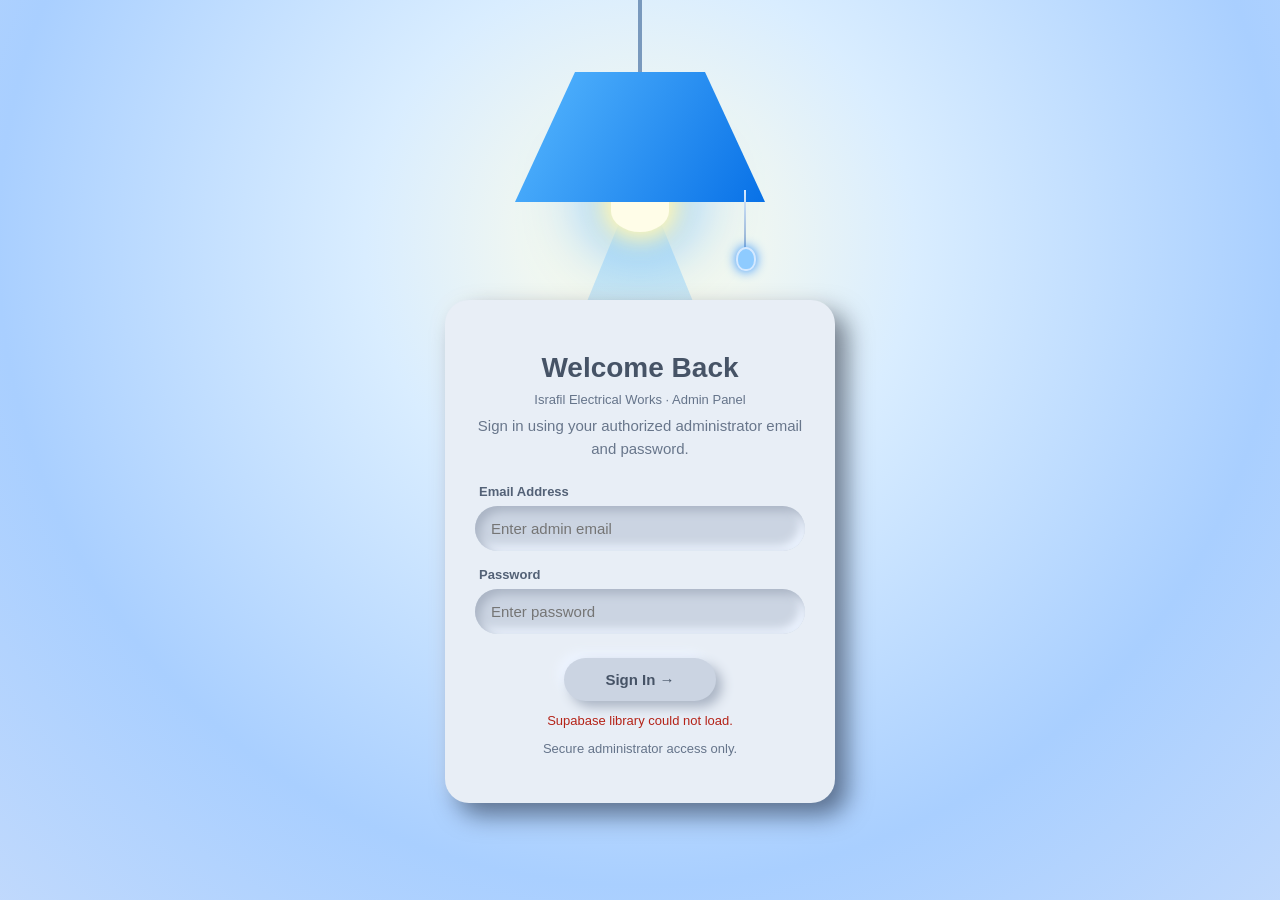
==== admin.html @ 2a596971 "Replace 365-day GA filter with custom date range" ====
<!DOCTYPE html>
<html lang="en">
<head>
<meta charset="UTF-8">
<meta name="viewport" content="width=device-width,initial-scale=1">
<title>Israfil Electrical Works | Admin Panel</title>
<style>
:root{
  --purple:#A05AFF;
  --turquoise:#1BCFB4;
  --sky-blue:#4BCBEB;
  --coral-pink:#FE9496;
  --support-purple:#9E58FF;
  --bg:#F5F0F7;
  --line:#E8E1ED;
  --text:#30243D;
  --white:#FFFFFF;
}
*{box-sizing:border-box}
body{margin:0;font:15px Arial,sans-serif;background:var(--bg);color:var(--text)}
button,input,textarea,select{font:inherit}
button{cursor:pointer;border:0;border-radius:8px;padding:11px 15px;background:var(--purple);color:white}
button:hover{opacity:.9}
input,textarea,select{width:100%;padding:11px;border:1px solid #d9d0e2;border-radius:8px;background:white;color:var(--text)}
label{display:block;margin:14px 0 6px;font-weight:bold;font-size:13px}
.hidden{display:none!important}
.muted{color:#81758C;font-size:13px}
 
/* 3D Neumorphic Login */
.login {
  min-height: 100vh;
  display: grid;
  place-items: center;
  padding: 24px;
  overflow: hidden;
  background: #cbd4e2;
  background-image: radial-gradient(circle at 50% 20%, #e7edf7, #c3cddd 70%);
}

.login-card {
  position: relative;
  width: 100%;
  max-width: 390px;
  padding: 34px 30px;
  border-radius: 24px;
  background: #cbd4e2;
  text-align: center;
  box-shadow: 12px 12px 24px #aab4c4,
              -12px -12px 24px #edf4ff;
  animation: loginAppear .8s ease both;
}

.login-card h1 {
  margin: 18px 0 8px;
  font-size: 28px;
  color: #465366;
}

.login-card .muted {
  color: #65748a;
}

.login-card .notice {
  background: transparent;
  border: 0;
  padding: 8px 0;
  color: #68768b;
  line-height: 1.5;
}

.login-card label {
  text-align: left;
  color: #536176;
  margin: 16px 4px 7px;
}

.login-card input {
  width: 100%;
  border: 0;
  outline: none;
  border-radius: 30px;
  padding: 14px 16px;
  background: #cbd4e2;
  color: #344258;
  box-shadow: inset 5px 5px 10px #aab4c4,
              inset -5px -5px 10px #edf4ff;
}

.login-card input:focus {
  box-shadow: inset 3px 3px 6px #aab4c4,
              inset -3px -3px 6px #edf4ff,
              0 0 0 2px #9bb4d5;
}

.login-card .full {
  width: 46%;
  min-width: 130px;
  margin-top: 24px;
  border-radius: 30px;
  padding: 13px 20px;
  background: #cbd4e2;
  color: #465366;
  font-weight: bold;
  box-shadow: 6px 6px 12px #aab4c4,
              -6px -6px 12px #edf4ff;
}

.login-card .full:active {
  box-shadow: inset 4px 4px 8px #aab4c4,
              inset -4px -4px 8px #edf4ff;
}

.login-card .logo-box {
  margin: 0 auto;
  background: #cbd4e2;
  box-shadow: 6px 6px 12px #aab4c4,
              -6px -6px 12px #edf4ff;
}

@keyframes loginAppear {
  from { opacity: 0; transform: translateY(18px) scale(.97); }
  to { opacity: 1; transform: translateY(0) scale(1); }
}

@media (max-width: 430px) {
  .login { padding: 18px; }
  .login-card { padding: 28px 22px; }
}
  
.error{color:#b42318;margin-top:12px;font-size:13px}
.app{min-height:100vh;display:grid;grid-template-columns:245px minmax(0,1fr)}
.sidebar{background:white;border-right:1px solid var(--line);padding:18px 13px}
.brand{display:flex;align-items:center;gap:11px;padding:8px 7px 22px;font-weight:bold}
.brand img{width:44px;height:44px;object-fit:contain;border-radius:10px;flex:0 0 44px}
.brand-name{line-height:1.4}
.brand-name small{display:block;font-size:11px;color:#887c95;font-weight:normal}
.nav-title{font-size:11px;color:#9b8da8;margin:14px 12px 8px;text-transform:uppercase;letter-spacing:1px}
.nav button{display:flex;align-items:center;gap:12px;width:100%;text-align:left;background:transparent;color:#685a76;margin:5px 0;padding:12px;border-radius:9px}
.nav button.active,.nav button:hover{background:#f0e7ff;color:var(--purple)}
.nav button.active{font-weight:bold}
main{min-width:0}
.topbar{position:relative;z-index:2;background:white;border-bottom:3px solid var(--turquoise);padding:13px 22px;display:flex;align-items:center;justify-content:space-between;gap:12px;min-height:75px;flex-wrap:wrap}
.header-brand{display:flex;align-items:center;gap:12px;min-width:0}
.header-logo{width:43px;height:43px;object-fit:contain;border-radius:9px}
.header-titles{min-width:0;line-height:1.35;overflow-wrap:anywhere}
.header-titles strong{display:block;font-size:15px}
#topTitle{margin-top:4px}
.header-actions{display:flex;align-items:center;gap:10px}
.content{position:relative;z-index:1;padding:22px;max-width:1300px;margin:0 auto;clear:both}
.cards{display:grid;grid-template-columns:repeat(4,minmax(0,1fr));gap:16px;margin:20px 0}
.card{position:relative;overflow:hidden;color:white;border-radius:13px;padding:22px;min-height:145px}
.card:after{content:"";position:absolute;width:130px;height:130px;border-radius:50%;background:#ffffff25;right:-35px;top:-20px}
.card.purple{background:linear-gradient(125deg,#A05AFF,#BD8AFF)}
.card.turquoise{background:linear-gradient(125deg,#1BCFB4,#57DEC9)}
.card.blue{background:linear-gradient(125deg,#4BCBEB,#3A9FE7)}
.card.pink{background:linear-gradient(125deg,#FE9496,#FF7FAD)}
.stat{font-size:30px;font-weight:bold;margin-top:18px}
.panel{background:white;border:1px solid var(--line);border-radius:13px;padding:20px;margin-bottom:17px}
.pagehead{display:flex;justify-content:space-between;align-items:center;gap:12px;margin-bottom:18px}
.pagehead h1{margin:0 0 6px}
.gold{background:var(--turquoise);color:#173D38;font-weight:bold}
.ghost{background:#F0E7FF;color:var(--purple)}
.danger{background:#fee4e2;color:#b42318}
.small{padding:7px 10px;font-size:12px;margin:2px}
.toolbar{display:flex;gap:10px;justify-content:space-between;flex-wrap:wrap;margin-bottom:14px}
.toolbar input{max-width:320px}
.tablewrap{overflow:auto;background:white;border:1px solid var(--line);border-radius:10px}
table{border-collapse:collapse;width:100%;min-width:600px}
th,td{padding:13px;text-align:left;border-bottom:1px solid var(--line);font-size:13px}
th{background:#FAF7FD;color:#695777}
.formgrid{display:grid;grid-template-columns:1fr 1fr;gap:12px}
.formgrid .span{grid-column:1/-1}
.modalbg{position:fixed;inset:0;background:#21162e88;display:grid;place-items:center;padding:15px;z-index:5}
.modal{background:white;border-radius:15px;padding:22px;width:100%;max-width:620px;max-height:90vh;overflow:auto}
.modalactions{display:flex;justify-content:flex-end;gap:8px;margin-top:18px}
.mobile{display:none}
.toast{position:fixed;bottom:20px;right:20px;background:#30243D;color:white;padding:13px 17px;border-radius:9px;max-width:90%;z-index:10;box-shadow:0 5px 20px #0002}
.active-label{color:#079D83;font-weight:bold}
.inactive-label{color:#C0525D;font-weight:bold}
@media(max-width:800px){
 .app{grid-template-columns:1fr}
 .sidebar{display:none;position:fixed;inset:0 auto 0 0;width:260px;z-index:4;box-shadow:5px 0 30px #0002}
 .sidebar.open{display:block}
 .mobile{display:inline-block}
 .content{padding:15px 11px}
 .cards{grid-template-columns:1fr 1fr;gap:10px}
 .card{padding:16px;min-height:125px}
 .stat{font-size:25px}
 .panel{padding:14px}
 .topbar{padding:12px;align-items:center}
 .header-logo{width:36px;height:36px}
 .header-titles strong{font-size:13px}
 .header-actions{gap:5px;flex-shrink:0}
 .formgrid{grid-template-columns:1fr}
 .formgrid .span{grid-column:auto}
}
@media(max-width:430px){
 .cards{grid-template-columns:1fr 1fr}
 .header-titles strong{max-width:155px}
 #userEmail{display:none}
}#websiteTrafficPanel {
  scroll-margin-top: 20px;
}
  

/* Hanging lamp login */
#loginScreen.login {
  display: flex;
  flex-direction: column;
  justify-content: flex-start;
  align-items: center;
  gap: 0;
  padding: 0 18px 40px;
  min-height: 100vh;
  background: radial-gradient(circle at 50% 28%, #193f70, #07172f 85%);
  overflow: hidden;
}

.hanging-lamp {
  position: relative;
  width: min(90vw, 340px);
  height: 285px;
  flex-shrink: 0;
}

.lamp-wire {
  position: absolute;
  top: 0;
  left: 50%;
  width: 4px;
  height: 75px;
  background: #7999bd;
  transform: translateX(-50%);
}

.hanging-lamp .lamp-shade {
  position: absolute;
  top: 72px;
  left: 50%;
  width: 250px;
  height: 130px;
  transform: translateX(-50%);
  clip-path: polygon(24% 0,76% 0,100% 100%,0 100%);
  background: linear-gradient(120deg,#57b8ff,#0871e7);
  filter: drop-shadow(0 0 12px #258cff);
  z-index: 3;
}

.lamp-bulb {
  position: absolute;
  top: 190px;
  left: 50%;
  width: 58px;
  height: 42px;
  transform: translateX(-50%);
  border-radius: 0 0 50% 50%;
  background: #fff;
  box-shadow: 0 0 25px #c1e8ff;
  z-index: 2;
}

.light-beam {
  position: absolute;
  top: 212px;
  left: 50%;
  width: 330px;
  height: 260px;
  transform: translateX(-50%);
  clip-path: polygon(45% 0,55% 0,100% 100%,0 100%);
  background: linear-gradient(to bottom,
    rgba(96,188,255,.4),
    rgba(96,188,255,0));
  pointer-events: none;
  transition: opacity .5s ease;
}


.lamp-cord {
  position: absolute;
  top: 190px;
  left: calc(50% + 104px);
  width: 2px;
  height: 65px;
  background: linear-gradient(#d5e9ff, #8aa8ca);
  z-index: 4;
  pointer-events: none;
}

.lamp-toggle {
  position: absolute;
  top: 247px;
  left: calc(50% + 96px);
  width: 20px;
  height: 24px;
  padding: 0;
  border: 2px solid #d5e9ff;
  border-radius: 50% 50% 45% 45%;
  background: #8ecbff;
  box-shadow: 0 0 12px #268cff;
  z-index: 5;
  cursor: grab;
  touch-action: none;
}

.lamp-toggle:active {
  cursor: grabbing;
}

#loginScreen.lamp-off .lamp-toggle {
  background: #52647a;
  box-shadow: none;
}
  

#loginScreen.lamp-off .lamp-bulb {
  background: #66758a;
  box-shadow: none;
}

#loginScreen.lamp-off .lamp-shade {
  filter: brightness(.5);
}

#loginScreen.lamp-off .light-beam {
  opacity: 0;
}

#loginScreen .login-card {
  z-index: 2;
  margin-top: 15px;
  background: #e8eef6;
  box-shadow: 12px 12px 25px #030c1d80,
             -5px -5px 18px #ffffff30;
  transition: opacity .5s ease, transform .5s ease,
              visibility .5s ease;
}

#loginScreen.lamp-off .login-card {
  opacity: 0;
  visibility: hidden;
  transform: translateY(25px);
  pointer-events: none;
}

@media(max-width:430px) {
  .hanging-lamp {
    height: 265px;
  }
  .hanging-lamp .lamp-shade {
    width: 220px;
    height: 115px;
  }
  
  .lamp-cord {
    left: calc(50% + 92px);
  }

  .lamp-toggle {
    left: calc(50% + 84px);
  }
  
  #loginScreen .login-card {
    margin-top: 5px;
  }
}

@media(prefers-reduced-motion:reduce) {
  #loginScreen .login-card,
  .light-beam,
  .lamp-toggle::after {
    transition: none;
  }
}
  

/* ===== LAMP SPLASH + ADMIN BACKGROUND + 3D FLIP ===== */

#loginScreen.login {
  position: relative;
  isolation: isolate;
  background: radial-gradient(
    circle at 50% 25%,
    #193f70 0%,
    #07172f 85%
  );
  transition: background 1s ease;
}

/* Light splash layer */
#loginScreen::before {
  content: "";
  position: absolute;
  inset: 0;
  z-index: -1;
  pointer-events: none;
  opacity: 0;
  background: radial-gradient(
    circle at 50% 27%,
    #fffde8 0%,
    #d9edff 12%,
    #a9cfff 28%,
    #f5f0f7 68%
  );
  transform: scale(.12);
  transform-origin: 50% 27%;
  transition:
    transform 1s cubic-bezier(.2,.8,.2,1),
    opacity .7s ease;
}

#loginScreen:not(.lamp-off)::before {
  opacity: 1;
  transform: scale(2.5);
}

/* ON: match the Admin Panel background */
#loginScreen:not(.lamp-off) {
  background: #F5F0F7;
}

/* Light spreads down from the bulb */
#loginScreen .light-beam {
  opacity: 0;
  transform: translateX(-50%) scaleY(.15);
  transform-origin: top center;
  transition:
    opacity .7s ease,
    transform 1s ease;
}

#loginScreen:not(.lamp-off) .light-beam {
  opacity: 1;
  transform: translateX(-50%) scaleY(1.4);
}

/* Login card: 3D flip */
#loginScreen .login-card {
  transform-origin: top center;
  transform: perspective(1000px) rotateX(-80deg) translateY(35px);
  opacity: 0;
  visibility: hidden;
  pointer-events: none;
  transition:
    transform .8s cubic-bezier(.2,.75,.25,1),
    opacity .45s ease,
    visibility 0s linear .8s;
}

#loginScreen:not(.lamp-off) .login-card {
  transform: perspective(1000px) rotateX(0deg) translateY(0);
  opacity: 1;
  visibility: visible;
  pointer-events: auto;
  transition:
    transform .8s cubic-bezier(.2,.75,.25,1),
    opacity .45s ease,
    visibility 0s;
}

/* OFF: hide form with the reverse flip */
#loginScreen.lamp-off .login-card {
  transform: perspective(1000px) rotateX(-80deg) translateY(35px);
  opacity: 0;
  visibility: hidden;
  pointer-events: none;
}

/* Bulb glow */
#loginScreen:not(.lamp-off) .lamp-bulb {
  background: #fffde8;
  box-shadow:
    0 0 22px 10px #fff7b8,
    0 0 65px 28px #8fcaff;
}

/* Smooth shade brightness */
#loginScreen:not(.lamp-off) .lamp-shade {
  filter: drop-shadow(0 0 22px #80caff);
}

@media (prefers-reduced-motion: reduce) {
  #loginScreen,
  #loginScreen::before,
  #loginScreen .login-card,
  #loginScreen .light-beam {
    transition: none !important;
  }
  }
  
</style>
</head>
<body> 
<section id="loginScreen" class="login">
<div class="hanging-lamp">
  <div class="lamp-wire"></div>
  <div class="lamp-shade"></div>
  <div class="lamp-bulb"></div>
  <div class="light-beam"></div>
  <div class="lamp-cord" id="lampCord"></div>
<button type="button"
  class="lamp-toggle"
  id="lampToggle"
  aria-label="Pull the cord to toggle lamp"
  title="Pull the cord to switch the light"
  aria-pressed="true"></button>
</div>
  
  <div class="login-card">
  <div class="logo-box">
   
  </div>
  <h1>Welcome Back</h1>
  <div class="muted">Israfil Electrical Works · Admin Panel</div>
  <div class="notice">Sign in using your authorized administrator email and password.</div>
  <form id="loginForm">
   <label for="email">Email Address</label>
   <input id="email" type="email" required autocomplete="username"
          placeholder="Enter admin email">
   <label for="password">Password</label>
   <input id="password" type="password" required autocomplete="current-password"
          placeholder="Enter password">
   <button class="full" id="adminSignInButton" type="submit">Sign In →</button>
  </form>
  <div id="loginError" class="error"></div>
  <p class="muted">Secure administrator access only.</p>
 </div>
</section>

<section id="appScreen" class="app hidden">
 <aside id="sidebar" class="sidebar">
  <div class="brand">
   <img src="https://raw.githubusercontent.com/israfilelectricalworks-gif/israfil-electrical-works/main/asset/logo.webp" alt="Israfil Electrical Works" class="sidebar-logo">
   <div class="brand-name">Israfil Electrical Works
    <small>Admin Workspace</small>
   </div>
  </div>
  <div class="nav-title">Main Menu</div>
  <nav class="nav">
   <button class="active" data-page="overview">▦ Dashboard</button>
   <button data-page="products">▣ Products</button>
   <button data-page="services">⚡ Services</button>
   <button data-page="locations">⌖ Service Locations</button>
   <button data-page="gmb">📊 GMB Management</button>
   <button data-page="content">▤ Site Content</button>
   <button data-page="enquiries">📩 Enquiries</button>
   <button data-page="telegram">💬 Telegram Messages</button>
   <button data-page="settings">⚙ Settings</button>
  </nav>
  <div class="notice">Manage your website content from one place.</div>
 </aside>

 <main>
  <header class="topbar">
   <div class="header-brand">
    <button id="menuBtn" class="ghost mobile" type="button">☰</button>
    <img src="https://raw.githubusercontent.com/israfilelectricalworks-gif/israfil-electrical-works/main/asset/logo.webp" alt="Israfil Electrical Works Logo"
         class="header-logo">
    <div class="header-titles">
     <strong>Israfil Electrical Works</strong>
     <div id="topTitle" class="muted">Dashboard</div>
    </div>
   </div>
   <div class="header-actions">
    <span id="userEmail" class="muted"></span>
    <button id="logoutBtn" class="ghost small" type="button">Sign Out</button>
   </div>
  </header>
  <div id="content" class="content"></div>
 </main>
</section>

<div id="modalRoot"></div>
<div id="toast" class="toast hidden"></div>
<script src="https://cdn.jsdelivr.net/npm/@supabase/supabase-js@2"></script>
<script src="https://cdn.jsdelivr.net/npm/chart.js"></script>
  <script>
/* ========== SUPABASE CONFIGURATION ========== */
const SUPABASE_URL = 'https://xkgkegsjutozmyxdarns.supabase.co';
const SUPABASE_PUBLISHABLE_KEY = 'sb_publishable_LlhBoPAZcnDX0rxvg7pJGQ_XIbvz5by';
const ADMIN_EMAIL = 'israfilelectricalworks@gmail.com';

/* ========== APPLICATION ========== */
const $ = s => document.querySelector(s);
let db = null;
let currentUser = null;
let currentPage = 'overview';
let toastTimer = null;

function escapeHTML(value) {
 return String(value ?? '').replace(/[&<>"']/g, c => ({
  '&':'&amp;','<':'&lt;','>':'&gt;','"':'&quot;',"'":'&#39;'
 })[c]);
}

function notify(message,error=false) {
 const t=$('#toast');
 t.textContent=message;
 t.style.background=error?'#B42318':'#30243D';
 t.classList.remove('hidden');
 clearTimeout(toastTimer);
 toastTimer=setTimeout(()=>t.classList.add('hidden'),3500);
}

function initClient() {
 if(!window.supabase) throw new Error('Supabase library could not load.');
 if(!SUPABASE_PUBLISHABLE_KEY ||
    SUPABASE_PUBLISHABLE_KEY.includes('PASTE_')) {
  throw new Error('Please add your Supabase publishable key in the code.');
 }
 if(!db) {
  db=window.supabase.createClient(SUPABASE_URL,SUPABASE_PUBLISHABLE_KEY,{
   auth:{persistSession:true,autoRefreshToken:true,detectSessionInUrl:true}
  });
 }
}

function showLogin(message='') {
 $('#loginScreen').classList.remove('hidden');
 $('#appScreen').classList.add('hidden');
 $('#loginError').textContent=message;
}

function showApp() {
 $('#loginScreen').classList.add('hidden');
 $('#appScreen').classList.remove('hidden');
 $('#userEmail').textContent=currentUser?.email||'';
}

async function verifyAdmin(user) {
 if(!user) return false;
 const {data,error}=await db.auth.getUser();
 if(error||!data.user) return false;
 return data.user.email?.toLowerCase()===ADMIN_EMAIL.toLowerCase()
     && data.user.app_metadata?.role==='admin';
}

async function login(event) {
 event.preventDefault();
 const errorBox=$('#loginError');
 const submitButton=$('#adminSignInButton');
 errorBox.textContent='';
 submitButton.disabled=true;
 submitButton.textContent='Verifying...';

 try {
  initClient();
  const response=await fetch(`${SUPABASE_URL}/functions/v1/admin-login`,{
   method:'POST',
   headers:{
    'Content-Type':'application/json',
    'apikey':SUPABASE_PUBLISHABLE_KEY
   },
   body:JSON.stringify({
    email:$('#email').value.trim(),
    password:$('#password').value
   })
  });
  const result=await response.json();

  if(!response.ok) {
   if(response.status===429) {
    throw new Error('5 galat attempts ho chuke hain. Admin login 1 ghante ke liye lock hai.');
   }
   throw new Error(result.error||'Email ya password galat hai.');
  }

  const {data,error}=await db.auth.setSession({
   access_token:result.access_token,
   refresh_token:result.refresh_token
  });
  if(error) throw error;

  if(!await verifyAdmin(data.user)) {
   await db.auth.signOut();
   throw new Error('Admin role not detected. Check your Supabase App Metadata.');
  }

  currentUser=data.user;
  $('#password').value='';
  showApp();
  await renderPage('overview');
 } catch(e) {
  errorBox.textContent=e.message||'Login failed.';
 } finally {
  submitButton.disabled=false;
  submitButton.textContent='Sign In →';
 }
}

async function boot() {
 try {
  initClient();
  const {data,error}=await db.auth.getSession();
  if(error) throw error;
  if(data.session && await verifyAdmin(data.session.user)) {
   currentUser=data.session.user;
   showApp();
   // OAuth callback returns to admin.html?google_oauth=...; open the Google page
   // instead of always resetting the admin panel to the overview dashboard.
   const googleOAuthResult = new URLSearchParams(window.location.search).get('google_oauth');
   await renderPage(googleOAuthResult ? 'gmb' : 'overview');
  } else {
   showLogin();
  }
 } catch(e) {
  showLogin(e.message);
 }
}

const adminLoginForm = document.getElementById('loginForm');
const adminSignInButton = document.getElementById('adminSignInButton');
adminLoginForm.addEventListener('submit', event => login(event));


/* Accessible lamp control: pull or tap the handle to toggle either way */
const lampToggle = document.getElementById('lampToggle');
const lampCord = document.getElementById('lampCord');
const loginScreen = document.getElementById('loginScreen');
let cordStartY = 0;
let cordPull = 0;
let cordDragging = false;
let cordDidPull = false;
let suppressNextLampClick = false;
function renderLampCord() {
  lampToggle.style.transform = 'translateY(' + cordPull + 'px)';
  lampCord.style.height = (65 + cordPull) + 'px';
}
function toggleLampLight() {
  const isOff = loginScreen.classList.toggle('lamp-off');
  lampToggle.setAttribute('aria-pressed', String(!isOff));
}
lampToggle.addEventListener('pointerdown', event => {
  cordDragging = true; cordDidPull = false; cordStartY = event.clientY;
  try { lampToggle.setPointerCapture(event.pointerId); } catch (_) {}
});
lampToggle.addEventListener('pointermove', event => {
  if (!cordDragging) return;
  cordPull = Math.max(0, Math.min(70, event.clientY - cordStartY));
  if (cordPull >= 16) cordDidPull = true;
  renderLampCord();
});
function finishLampPull() {
  if (!cordDragging) return;
  const pulled = cordDidPull;
  cordDragging = false; cordPull = 0; renderLampCord();
  if (pulled) { toggleLampLight(); suppressNextLampClick = true; }
}
lampToggle.addEventListener('pointerup', finishLampPull);
lampToggle.addEventListener('pointercancel', () => {
  cordDragging = false; cordPull = 0; renderLampCord();
});
lampToggle.addEventListener('click', event => {
  if (suppressNextLampClick) { suppressNextLampClick = false; event.preventDefault(); return; }
  toggleLampLight();
});
$('#logoutBtn').addEventListener('click',async()=>{
 if(db) await db.auth.signOut();
 currentUser=null;
 showLogin();
});

$('#menuBtn').addEventListener('click',()=>{
 $('#sidebar').classList.toggle('open');
});

document.querySelectorAll('[data-page]').forEach(button=>{
 button.addEventListener('click',()=>{
  renderPage(button.dataset.page);
  $('#sidebar').classList.remove('open');
 });
});

/* ========== DATABASE TABLES ========== */
const configs={
  products:{
  title:'Products',table:'products',
  fields:[
   ['title','Product Name','text',true],
   ['image_url','Product Image URL','url',false],
   ['description','Product Description','textarea',false],
   ['is_active','Active','checkbox',false]
  ],
  columns:['title','is_active']
 },
   services:{
   title:'Services',table:'services',
   fields:[
    ['title','Service Name','text',true],
    ['description','Description','textarea',false],
    ['is_active','Active','checkbox',false]
   ],
   columns:['title','is_active']
  },
 locations:{
  title:'Service Locations',table:'service_locations',
  fields:[
   ['name','Location Name','text',true],
   ['state','State','text',true],
   ['district','District','text',true],
   ['sort_order','Sort Order','number',false],
   ['is_active','Active','checkbox',false]
  ],
  columns:['name','state','district','is_active','sort_order']
 }
};

async function renderPage(page, selectedTelegramChat = null) {
 currentPage=page;
 const titles={
  overview:'Dashboard',
  products:'Products',
  services:'Services',
  locations:'Service Locations',
  gmb:'GMB Management',
  content:'Site Content',
  enquiries:'Enquiries',
  telegram:'Telegram Messages',
  settings:'Settings'
};
 $('#topTitle').textContent=titles[page]||page;
 document.querySelectorAll('[data-page]').forEach(b=>{
  b.classList.toggle('active',b.dataset.page===page);
 });
 const host=$('#content');
 host.innerHTML='<div class="panel">Loading data…</div>';
 try {
  if(page==='overview') await overview(host);
  else if(configs[page]) await listing(host,page);
  else if(page==='enquiries') await enquiriesPage(host);
  else if(page==='telegram') await telegramMessagesPage(host, selectedTelegramChat);
  else if(page==='gmb') await gmbPage(host);
  else if(page==='content') await contentPage(host);
  else if(page==='settings') await settingsPage(host);
 } catch(e) {
  host.innerHTML=`<div class="panel"><h3>Unable to load data</h3>
   <p class="error">${escapeHTML(e.message)}</p>
   <button onclick="renderPage(currentPage)">Try Again</button></div>`;
 }
}

/* ========== DASHBOARD ========== */
async function count(table) {
 const {count,error}=await db.from(table).select('*',{count:'exact',head:true});
 if(error) throw error;
 return count||0;
}


async function overview(host) {
  const [services, locations, enquiryCount, enquiryResult] =
    await Promise.all([
      count('services'),
      count('service_locations'),
      count('enquiries'),
      db.from('enquiries')
        .select('customer_name,mobile_number,project_location,state,district,required_service,status,created_at')
        .order('created_at', { ascending: false })
        .limit(10)
    ]);

  if (enquiryResult.error) throw enquiryResult.error;

  // Count only inbound Telegram messages; outbound admin replies are excluded.
  const telegramRows = [];
  let telegramLoadError = null;
  for (let offset = 0; offset < 100000; offset += 1000) {
    const { data, error } = await db.from('telegram_messages')
      .select('chat_id,telegram_user_id,customer_name,username,created_at,status')
      .eq('direction','inbound')
      .order('created_at',{ascending:false})
      .range(offset,offset+999);
    if (error) { telegramLoadError = error; break; }
    telegramRows.push(...(data || []));
    if (!data || data.length < 1000) break;
  }
  const telegramCustomers = new Set(telegramRows.map(m => m.chat_id).filter(Boolean)).size;
  const telegramUnread = telegramRows.filter(m => m.status === 'unread').length;

  const latestEnquiries = enquiryResult.data || [];
const { data: allEnquiries, error: reportError } = await db
  .from('enquiries')
  .select('status, created_at');

if (reportError) throw reportError;

const reportRows = allEnquiries || [];

function reportDateKey(date) {
  return [
    date.getFullYear(),
    String(date.getMonth() + 1).padStart(2, '0'),
    String(date.getDate()).padStart(2, '0')
  ].join('-');
}

function getReportRange() {
  const period = document.getElementById('reportPeriod').value;
  const today = new Date();
  today.setHours(0, 0, 0, 0);

  let from = new Date(today);
  let toExclusive = new Date(today);
  toExclusive.setDate(toExclusive.getDate() + 1);

  if (period === 'custom') {
    const fromValue = document.getElementById('reportFrom').value;
    const toValue = document.getElementById('reportTo').value;

    if (!fromValue || !toValue) {
      alert('From Date aur To Date select karein.');
      return null;
    }

    from = new Date(fromValue + 'T00:00:00');
    toExclusive = new Date(toValue + 'T00:00:00');
    toExclusive.setDate(toExclusive.getDate() + 1);

    if (from >= toExclusive) {
      alert('Valid date range select karein.');
      return null;
    }
  } else {
    from.setDate(from.getDate() - Number(period) + 1);
  }

  return { from, toExclusive };
}

function filterReportRows() {
  const range = getReportRange();
  if (!range) return null;

  const filteredRows = reportRows.filter(row => {
    if (!row.created_at) return false;
    const date = new Date(row.created_at);
    return date >= range.from && date < range.toExclusive;
  });

  const dailyCounts = {};
  const cursor = new Date(range.from);

  while (cursor < range.toExclusive) {
    dailyCounts[reportDateKey(cursor)] = 0;
    cursor.setDate(cursor.getDate() + 1);
  }

  const statusCounts = {
    New: 0,
    Contacted: 0,
    'In Progress': 0,
    Completed: 0,
    Rejected: 0
  };

  filteredRows.forEach(row => {
    const key = reportDateKey(new Date(row.created_at));
    if (key in dailyCounts) dailyCounts[key]++;

    const status = row.status || 'New';
    if (Object.prototype.hasOwnProperty.call(statusCounts, status)) {
      statusCounts[status]++;
    }
  });

  return { dailyCounts, statusCounts, filteredRows, range };
}
  
  host.innerHTML = `
    <div class="pagehead">
      <div>
        <h1>Dashboard Overview</h1>
        <div class="muted">Welcome to your business management dashboard.</div>
      </div>
    </div>

    <div class="cards">
      <div class="card purple" onclick="renderPage('telegram')" style="cursor:pointer">
        <div>💬 Telegram Customers</div>
        <div class="stat">${telegramLoadError ? '—' : telegramCustomers}</div>
        <div>${telegramLoadError ? 'Telegram data unavailable' : `${telegramUnread} unread messages · Open Inbox →`}</div>
      </div>
      <div class="card turquoise"
     onclick="document.getElementById('websiteTrafficPanel').scrollIntoView({behavior:'smooth',block:'start'})"
     style="cursor:pointer">
  <div>Lifetime Website Visits</div>
  <div class="stat" id="websiteVisitCount">—</div>
  <div>All-time sessions · View traffic ↓</div>
</div>
      <div class="card blue" onclick="renderPage('gmb')" style="cursor:pointer">
  <div>How people discovered you</div>
  <div class="stat" id="gmbProfileViews">—</div>
  <div style="font-size:15px;margin-top:12px">
    People viewed your GMB
  </div>
</div>
      <div class="card pink" onclick="renderPage('enquiries')" style="cursor:pointer">
        <div>Total Enquiries</div>
        <div class="stat">${enquiryCount}</div>
        <div>View all enquiries →</div>
      </div>
    </div>
    <div class="panel" id="dashboardGoogleAnalytics">
      <div class="pagehead"><div><h2 style="margin:0 0 6px">Google Analytics Overview</h2><p class="muted" id="dashboardGaStatus">Loading saved GA4 property...</p></div><button class="ghost small" type="button" onclick="renderPage('gmb')">Open Analytics</button></div>
      <label for="dashboardGaPeriod">Analytics date range</label>
      <select id="dashboardGaPeriod" style="max-width:260px">
        <option value="today">Today</option><option value="yesterday">Yesterday</option><option value="7" selected>Last 7 Days</option><option value="30">Last 30 Days</option><option value="90">Last 90 Days</option><option value="custom">Custom Date Range</option>
      </select>
      <div id="dashboardGaCustomDates" style="display:none;gap:8px;flex-wrap:wrap;margin-top:10px">
        <div style="flex:1;min-width:130px"><label for="dashboardGaStart">From</label><input id="dashboardGaStart" type="date"></div>
        <div style="flex:1;min-width:130px"><label for="dashboardGaEnd">To</label><input id="dashboardGaEnd" type="date"></div>
        <button id="dashboardGaApply" class="gold" type="button" style="align-self:end">Apply Dates</button>
      </div>
      <div id="dashboardGaMetrics" class="cards" style="grid-template-columns:repeat(auto-fit,minmax(150px,1fr));margin:12px 0">
        <div class="panel muted">Loading Analytics metrics...</div>
      </div>
      <div style="position:relative;height:280px"><canvas id="dashboardGaChart"></canvas></div>
    </div>
    <div class="panel">
  <h2>GMB Performance</h2>

  <div class="toolbar">
    <select id="gmbMetricFilter">
      <option value="overview">Overview</option>
      <option value="calls">Calls</option>
      <option value="chat_clicks">Chat clicks</option>
      <option value="bookings">Bookings</option>
      <option value="directions">Directions</option>
      <option value="website_clicks">Website clicks</option>
    </select>
  </div>

  <p id="gmbReportStatus" class="muted">
    Google Business Profile authorization pending.
  </p>

  <div style="position:relative;height:280px">
    <canvas id="gmbPerformanceChart"></canvas>
  </div>
</div>
<div class="panel" id="telegramAnalyticsPanel">
  <div class="pagehead">
    <div>
      <h2 style="margin:0 0 6px">Telegram Customer Messages</h2>
      <p class="muted" id="telegramGraphSummary">Incoming customer questions only</p>
    </div>
    <select id="telegramGraphPeriod" aria-label="Telegram graph period">
      <option value="7">Last 7 Days</option>
      <option value="30">Last 30 Days</option>
    </select>
  </div>
  <div style="position:relative;height:270px"><canvas id="telegramMessagesChart"></canvas></div>
</div>
<div class="panel" id="telegramCustomerPanel">
  <div class="pagehead">
    <div><h2 style="margin:0 0 6px">Telegram Customers</h2><p class="muted" id="telegramCustomerCount">Customer accounts</p></div>
    <button class="ghost" id="telegramSeeAll" type="button" style="display:none">See All</button>
  </div>
  <div id="telegramCustomerList" style="display:grid;grid-template-columns:repeat(auto-fit,minmax(220px,1fr));gap:10px"></div>
</div>
<div class="panel">
  <h2>Enquiry Report</h2>

  <div class="toolbar" style="flex-wrap:wrap;gap:10px">
    <select id="reportPeriod">
      <option value="1">1 Day</option>
      <option value="7" selected>7 Days</option>
      <option value="30">1 Month</option>
      <option value="custom">Custom Date</option>
    </select>

    <input type="date" id="reportFrom" style="display:none">
    <input type="date" id="reportTo" style="display:none">

    <button class="gold" id="applyReportFilter" style="display:none">
      Apply Filter
    </button>
  </div>

  <p id="reportDateLabel" class="muted">Last 7 Days</p>

  <div style="display:grid;grid-template-columns:repeat(auto-fit,minmax(min(100%,280px),1fr));gap:16px">
    <div style="min-width:0">
      <h3>Daily Enquiries</h3>
      <div style="position:relative;height:260px">
        <canvas id="enquiryTrendChart"></canvas>
      </div>
    </div>

    <div style="min-width:0">
      <h3>Enquiry Status</h3>
      <div style="position:relative;height:260px">
        <canvas id="enquiryStatusChart"></canvas>
      </div>
    </div>
  </div>
</div>
    <div class="panel">
      <div class="pagehead">
        <div>
          <h2 style="margin:0 0 6px">Latest Enquiries</h2>
          <div class="muted">
            Showing ${latestEnquiries.length} of ${enquiryCount} total enquiries
          </div>
        </div>
        ${enquiryCount > 10
          ? `<button class="gold" onclick="renderPage('enquiries')">See All Enquiries →</button>`
          : ''}
      </div>

      ${latestEnquiries.length ? `
        <div class="tablewrap">
          <table>
            <thead>
              <tr>
                <th>Customer</th>
                <th>Mobile</th>
                <th>Service</th>
                <th>Location</th>
                <th>Status</th>
                <th>Date</th>
              </tr>
            </thead>
            <tbody>
              ${latestEnquiries.map(r => `
                <tr>
                  <td>${escapeHTML(r.customer_name)}</td>
                  <td>${escapeHTML(r.mobile_number)}</td>
                  <td>${escapeHTML(r.required_service)}</td>
                  <td>${escapeHTML([
                    r.project_location, r.district, r.state
                  ].filter(Boolean).join(', '))}</td>
                  <td>${escapeHTML(r.status || 'New')}</td>
                  <td>${escapeHTML(r.created_at
                    ? new Date(r.created_at).toLocaleDateString('en-IN')
                    : '')}</td>
                </tr>
              `).join('')}
            </tbody>
          </table>
        </div>
      ` : '<p class="muted">Abhi koi enquiry nahi aayi hai.</p>'}

      ${enquiryCount > 10
        ? `<button class="gold" style="margin-top:14px" onclick="renderPage('enquiries')">See All Enquiries →</button>`
        : ''}
    </div>

   <div class="panel" id="websiteTrafficPanel">
  <h2>Website Traffic</h2>
  <p class="muted">
    Website visits aur traffic sources
  </p>

  <div class="toolbar" style="flex-wrap:wrap;gap:10px">
    <select id="websiteTrafficPeriod">
      <option value="today">Today</option>
      <option value="yesterday">Yesterday</option>
      <option value="7" selected>Last 7 Days</option>
      <option value="30">Last 30 Days</option>
      <option value="custom">Custom Date Range</option>
    </select>

    <select id="websiteTrafficMetric">
      <option value="overview">Overview</option>
      <option value="google">Google Search</option>
      <option value="direct">Direct Traffic</option>
      <option value="referral">Referral / Other Links</option>
      <option value="unique">Unique Visitors</option>
    </select>
  </div>

  <p id="websiteTrafficStatus" class="muted">
    Real traffic data connect hone ka intezar hai.
  </p>

  <div style="position:relative;height:280px">
    <canvas id="websiteTrafficChart"></canvas>
  </div>
</div> 
  `;
if (typeof Chart === 'undefined') {
  throw new Error('Chart.js load nahi hua. Internet connection check karein.');
}

const telegramMessagesChart = new Chart(document.getElementById('telegramMessagesChart'), {
  type:'line',
  data:{labels:[],datasets:[{
    label:'Customer messages',data:[],borderColor:'#8B5CF6',
    backgroundColor:'rgba(139,92,246,0.12)',fill:true,tension:0.3
  }]},
  options:{responsive:true,maintainAspectRatio:false,scales:{y:{beginAtZero:true,ticks:{precision:0}}}}
});
function updateTelegramGraph(){
  const days = Number(document.getElementById('telegramGraphPeriod').value);
  const dates = [];
  const counts = [];
  const now = new Date();
  const localDay = d => [d.getFullYear(),String(d.getMonth()+1).padStart(2,'0'),String(d.getDate()).padStart(2,'0')].join('-');
  const byDate = {};
  for(let i=days-1;i>=0;i--){
    const d=new Date(now.getFullYear(),now.getMonth(),now.getDate()-i);
    const key=localDay(d);dates.push(key);byDate[key]=0;
  }
  for(const msg of telegramRows){
    const key=localDay(new Date(msg.created_at));
    if(Object.prototype.hasOwnProperty.call(byDate,key))byDate[key]++;
  }
  for(const day of dates)counts.push(byDate[day]);
  telegramMessagesChart.data.labels=dates;
  telegramMessagesChart.data.datasets[0].data=counts;
  telegramMessagesChart.update();
  document.getElementById('telegramGraphSummary').textContent=telegramLoadError
    ? 'Telegram data load failed: '+telegramLoadError.message
    : counts.reduce((a,b)=>a+b,0)+' incoming messages in last '+days+' days · '+telegramCustomers+' total customers';
}
document.getElementById('telegramGraphPeriod').addEventListener('change',updateTelegramGraph);
updateTelegramGraph();

// Build a latest-message-first customer directory, one row per Telegram chat.
const customerMap = new Map();
for (const msg of telegramRows) {
  if (!msg.chat_id) continue;
  const prior = customerMap.get(msg.chat_id);
  if (!prior || new Date(msg.created_at) > new Date(prior.created_at)) customerMap.set(msg.chat_id,msg);
}
const telegramCustomerList = [...customerMap.values()].sort((a,b)=>new Date(b.created_at)-new Date(a.created_at));
let showAllTelegramCustomers = false;
const customerListEl = document.getElementById('telegramCustomerList');
const seeAllTelegramButton = document.getElementById('telegramSeeAll');
function drawTelegramCustomers(){
  const visible = showAllTelegramCustomers ? telegramCustomerList : telegramCustomerList.slice(0,10);
  document.getElementById('telegramCustomerCount').textContent =
    telegramCustomerList.length+' unique Telegram customers · showing '+visible.length;
  seeAllTelegramButton.style.display = telegramCustomerList.length>10 ? '' : 'none';
  seeAllTelegramButton.textContent = showAllTelegramCustomers ? 'Show Less' : 'See All ('+telegramCustomerList.length+')';
  customerListEl.innerHTML = visible.length ? visible.map(customer=>{
    const id=customer.chat_id;
    const displayName=customer.customer_name||customer.username||'Telegram Customer';
    const telegramId=customer.telegram_user_id||id;
    return '<button type="button" class="ghost telegram-customer-link" data-telegram-chat="'+escapeHTML(id)+'" style="text-align:left;padding:12px;white-space:normal"><b>'+escapeHTML(displayName)+'</b><div class="muted">Telegram ID: '+escapeHTML(telegramId)+'</div><small class="muted">Chat ID: '+escapeHTML(id)+'</small></button>';
  }).join('') : '<p class="muted">No Telegram customers yet.</p>';
  customerListEl.querySelectorAll('[data-telegram-chat]').forEach(button=>{
    button.addEventListener('click',()=>renderPage('telegram',button.dataset.telegramChat));
  });
}
seeAllTelegramButton.addEventListener('click',()=>{showAllTelegramCustomers=!showAllTelegramCustomers;drawTelegramCustomers();});
drawTelegramCustomers();

const trendChart = new Chart(
  document.getElementById('enquiryTrendChart'),
  {
    type: 'line',
    data: {
      labels: [],
      datasets: [{
        label: 'Enquiries',
        data: [],
        borderColor: '#A05AFF',
        backgroundColor: 'rgba(160,90,255,0.15)',
        fill: true,
        tension: 0.3
      }]
    },
    options: {
      responsive: true,
      maintainAspectRatio: false,
      scales: {
        y: {
          beginAtZero: true,
          ticks: { precision: 0 }
        }
      }
    }
  }
);

const statusChart = new Chart(
  document.getElementById('enquiryStatusChart'),
  {
    type: 'doughnut',
    data: {
      labels: ['New', 'Contacted', 'In Progress', 'Completed', 'Rejected'],
      datasets: [{
        data: [0, 0, 0, 0, 0],
        backgroundColor: [
          '#A05AFF', '#4BCBEB', '#1BCFB4',
          '#65B96E', '#FE9496'
        ]
      }]
    },
    options: {
      responsive: true,
      maintainAspectRatio: false
    }
  }
);

function updateReport() {
  const result = filterReportRows();
  if (!result) return;

  const { dailyCounts, statusCounts, filteredRows, range } = result;

  trendChart.data.labels = Object.keys(dailyCounts);
  trendChart.data.datasets[0].data = Object.values(dailyCounts);
  trendChart.update();

  statusChart.data.datasets[0].data = Object.values(statusCounts);
  statusChart.update();

  const lastDay = new Date(range.toExclusive);
  lastDay.setDate(lastDay.getDate() - 1);

  document.getElementById('reportDateLabel').textContent =
    `${range.from.toLocaleDateString('en-IN')} – ${lastDay.toLocaleDateString('en-IN')} | ${filteredRows.length} enquiries`;
}

const periodSelect = document.getElementById('reportPeriod');
const fromInput = document.getElementById('reportFrom');
const toInput = document.getElementById('reportTo');
const applyButton = document.getElementById('applyReportFilter');

periodSelect.addEventListener('change', () => {
  const custom = periodSelect.value === 'custom';

  fromInput.style.display = custom ? '' : 'none';
  toInput.style.display = custom ? '' : 'none';
  applyButton.style.display = custom ? '' : 'none';

  if (!custom) updateReport();
});

applyButton.addEventListener('click', updateReport);
updateReport();
 try {
  const savedGa = await readSiteContent('google_analytics_report', null);
  const savedSettings = await readSiteContent('google_analytics_settings', {});
  const metricBox=document.getElementById('dashboardGaMetrics');
  const statusBox=document.getElementById('dashboardGaStatus');
  const visitCount=document.getElementById('websiteVisitCount');
  const periodSelect=document.getElementById('dashboardGaPeriod');
  const gaChart=new Chart(document.getElementById('dashboardGaChart'),{
    type:'line',data:{labels:[],datasets:[{label:'Sessions',data:[],borderColor:'#1BCFB4',backgroundColor:'rgba(27,207,180,.14)',fill:true,tension:.3}]},
    options:{responsive:true,maintainAspectRatio:false,scales:{y:{beginAtZero:true,ticks:{precision:0}}}}
  });
  async function dashboardGoogleCall(action,extra={}){
    const {data:sessionData,error:sessionError}=await db.auth.getSession();
    if(sessionError)throw sessionError;
    const token=sessionData.session?.access_token;
    if(!token)throw new Error('Admin session expired. Please sign in again.');
    const response=await fetch(SUPABASE_URL+'/functions/v1/google-data-api',{method:'POST',headers:{'Content-Type':'application/json','apikey':SUPABASE_PUBLISHABLE_KEY,'Authorization':'Bearer '+token},body:JSON.stringify({action,...extra})});
    const data=await response.json().catch(()=>({}));
    if(!response.ok)throw new Error(data.error||'Google Analytics request failed ('+response.status+')');
    return data;
  }
  const property=savedSettings.property||savedGa?.property||'';
  if(!property){
    statusBox.textContent='GA4 property select karein in GMB Management.';
    metricBox.innerHTML='<div class="panel muted">No GA4 property selected.</div>';
    visitCount.textContent='—';
  } else {
    async function updateDashboardAnalytics(){
      const range=periodSelect.value;
      statusBox.textContent='Loading '+(periodSelect.selectedOptions[0]?.textContent||range)+' Analytics data...';
      metricBox.innerHTML='<div class="panel muted">Loading metrics...</div>';
      try{
        let request={property,range};
        if(range==='custom'){
          const start=document.getElementById('dashboardGaStart').value;
          const end=document.getElementById('dashboardGaEnd').value;
          if(!start||!end||start>end) throw new Error('Valid From aur To dates select karein.');
          if(end>new Date().toISOString().slice(0,10)) throw new Error('Future date select nahi kar sakte.');
          request={property,range,startDate:start,endDate:end};
        }
        const data=await dashboardGoogleCall('ga_timeseries',request);
        const report=data.report||{},headers=report.metricHeaders||[],rows=report.rows||[];
        const totals=report.totals?.[0]?.metricValues||[],names=headers.map(h=>h.name);
        const totalFor=name=>{const i=names.indexOf(name);return i<0?0:Number(totals[i]?.value||0);};
        const sessions=totalFor('sessions'),users=totalFor('activeUsers'),views=totalFor('screenPageViews'),engagement=totalFor('engagementRate');
        metricBox.innerHTML=[['Sessions',sessions.toLocaleString('en-IN')],['Active Users',users.toLocaleString('en-IN')],['Page Views',views.toLocaleString('en-IN')],['Engagement Rate',(engagement*100).toFixed(1)+'%']].map(([label,value])=>'<div class="panel"><div class="muted">'+label+'</div><div class="stat" style="color:var(--text);font-size:25px">'+value+'</div></div>').join('');
        const dateIndex=(report.dimensionHeaders||[]).findIndex(h=>h.name==='date'),sessionIndex=names.indexOf('sessions');
        gaChart.data.labels=rows.map(r=>{const d=r.dimensionValues?.[dateIndex]?.value||'';return d.length===8?d.slice(0,4)+'-'+d.slice(4,6)+'-'+d.slice(6,8):d;});
        gaChart.data.datasets[0].data=rows.map(r=>Number(r.metricValues?.[sessionIndex]?.value||0));
        gaChart.update();
        statusBox.textContent=(savedSettings.propertyName||savedGa?.propertyName||property)+' · '+(data.label||periodSelect.selectedOptions[0]?.textContent)+' · Updated '+new Date().toLocaleString('en-IN');
      }catch(e){statusBox.textContent='Analytics load failed: '+e.message;metricBox.innerHTML='<div class="panel error">'+escapeHTML(e.message)+'</div>';}
    }
    try{
      const life=await dashboardGoogleCall('ga_lifetime',{property});
      visitCount.textContent=Number(life.sessions||0).toLocaleString('en-IN');
    }catch(e){visitCount.textContent='—';statusBox.textContent='Lifetime visits unavailable: '+e.message;}
    const customDates=document.getElementById('dashboardGaCustomDates');
    const startInput=document.getElementById('dashboardGaStart');
    const endInput=document.getElementById('dashboardGaEnd');
    const applyDates=document.getElementById('dashboardGaApply');
    const today=new Date().toISOString().slice(0,10);
    endInput.max=today;startInput.max=today;
    periodSelect.addEventListener('change',()=>{
      const isCustom=periodSelect.value==='custom';
      customDates.style.display=isCustom?'flex':'none';
      if(!isCustom) updateDashboardAnalytics();
    });
    applyDates.addEventListener('click',updateDashboardAnalytics);
    await updateDashboardAnalytics();
  }
 } catch(e) {
  const statusBox=document.getElementById('dashboardGaStatus');
  if(statusBox) statusBox.textContent='Could not load GA4 data: '+e.message;
 }
 const websiteTrafficChart = new Chart(
  document.getElementById('websiteTrafficChart'),
  {
    type: 'line',
    data: {
      labels: [],
      datasets: [{
        label: 'Website Visits',
        data: [],
        borderColor: '#1BCFB4',
        backgroundColor: 'rgba(27,207,180,0.14)',
        fill: true,
        tension: 0.3
      }]
    },
    options: {
      responsive: true,
      maintainAspectRatio: false,
      scales: {
        y: {
          beginAtZero: true,
          ticks: { precision: 0 }
        }
      }
    }
  }
); 
}
  

/* ========== LISTS ========== */
async function listing(host,key) {
 const config=configs[key];
 const {data,error}=await db.from(config.table).select('*')
  .order('sort_order',{ascending:true}).limit(500);
 if(error) throw error;
 const rows=data||[];
 host.innerHTML=`
  <div class="pagehead">
   <div><h1>${config.title}</h1><div class="muted">Add, edit and manage records.</div></div>
   <button class="gold"
 onclick="${key === 'products' ? 'openProductEditor()' : `openEditor('${key}')`}">
 + Add New
</button>
  </div>
  <div class="toolbar">
   <input id="filterInput" placeholder="Search records...">
   <span class="muted">${rows.length} records</span>
  </div>
  <div class="tablewrap"><table>
   <thead><tr>${config.columns.map(c=>`<th>${escapeHTML(c.replace(/_/g,' '))}</th>`).join('')}<th>Actions</th></tr></thead>
   <tbody id="rowsBody">${rows.map(r=>rowHTML(config,r)).join('')}</tbody>
  </table></div>
  ${rows.length?'':'<div class="panel muted">No records yet. Tap Add New to create one.</div>'}`;
 $('#filterInput').addEventListener('input',e=>{
  const q=e.target.value.toLowerCase();
  $('#rowsBody').innerHTML=rows.filter(r=>JSON.stringify(r).toLowerCase().includes(q))
   .map(r=>rowHTML(config,r)).join('');
 });
}

function rowHTML(config,row) {
  return `<tr>${config.columns.map(c=>{
    if(c==='is_active') {
      return `<td><span class="${row[c]?'active-label':'inactive-label'}">${row[c]?'Active':'Inactive'}</span></td>`;
    }
    return `<td>${escapeHTML(row[c])}</td>`;
  }).join('')}
  <td>
    <button class="ghost small"
      onclick="${config.table === 'products'
        ? `openProductEditor('${row.id}')`
        : `openEditor('${config.table === 'service_locations' ? 'locations' : config.table}','${row.id}')`}">
      Edit
    </button>
    <button class="danger small"
      onclick="toggleRecord('${config.table}','${row.id}',${!row.is_active})">
      ${row.is_active?'Deactivate':'Activate'}
    </button>
    ${config.table === 'products' ? `
  <button class="danger small"
    onclick="deleteProduct('${row.id}')">Delete</button>
` : config.table === 'services' ? `
  <button class="danger small"
    onclick="deleteService('${row.id}')">Delete</button>
` : ''}
  </td></tr>`;
}
async function openProductEditor(id) {
  const bucket = 'site-media';
  let record = { title: '', description: '', image_url: '', is_active: true };

  if (id) {
    const { data, error } = await db
      .from('products')
      .select('*')
      .eq('id', id)
      .single();

    if (error) return notify(error.message, true);
    record = data;
  }

  $('#modalRoot').innerHTML = `
    <div class="modalbg"><div class="modal">
      <h2>${id ? 'Edit' : 'Add'} Product</h2>
      <form id="productForm">
        <label>Product Image</label>
        <input name="image_file" type="file"
          accept="image/jpeg,image/png,image/webp,image/avif">

        ${record.image_url ? `
          <p class="muted">Current image:</p>
          <img src="${escapeHTML(record.image_url)}"
            alt="Current product image"
            style="width:120px;height:100px;object-fit:contain">
        ` : ''}

        <label>Product Name *</label>
        <input name="title" required value="${escapeHTML(record.title)}">

        <label>Product Description</label>
        <textarea name="description">${escapeHTML(record.description || '')}</textarea>

        <label>
          <input name="is_active" type="checkbox"
            style="width:auto" ${record.is_active ? 'checked' : ''}>
          Active
        </label>

        <div class="modalactions">
          <button type="button" class="ghost"
            onclick="closeModal()">Cancel</button>
          <button class="gold" type="submit">Save Product</button>
        </div>
      </form>
    </div></div>`;

  $('#productForm').addEventListener('submit', async e => {
    e.preventDefault();
    const form = e.target;
    const file = form.elements.image_file.files[0];

    try {
      let image_url = record.image_url || '';

      if (file) {
        const allowed = [
          'image/jpeg', 'image/png', 'image/webp', 'image/avif'
        ];

        if (!allowed.includes(file.type)) {
          throw new Error('JPG, PNG, WebP ya AVIF image upload karein.');
        }

        if (file.size > 50 * 1024 * 1024) {
          throw new Error('Image maximum 50 MB ki honi chahiye.');
        }

        const ext = file.name.split('.').pop().toLowerCase();
        const path = `products/${crypto.randomUUID()}.${ext}`;

        const { error: uploadError } = await db.storage
          .from(bucket)
          .upload(path, file, { upsert: false, contentType: file.type });

        if (uploadError) throw uploadError;

        const { data: publicData } = db.storage
          .from(bucket)
          .getPublicUrl(path);

        image_url = publicData.publicUrl;
      }

      if (!image_url) {
        throw new Error('Product image upload karna zaroori hai.');
      }

      const payload = {
        title: form.elements.title.value.trim(),
        description: form.elements.description.value.trim(),
        image_url,
        category: record.category || 'Electrical Products',
        sort_order: record.sort_order ?? 0,
        is_active: form.elements.is_active.checked,
        updated_at: new Date().toISOString()
      };

      if (!payload.title) throw new Error('Product name likhein.');

      const result = id
        ? await db.from('products').update(payload).eq('id', id)
        : await db.from('products').insert(payload);

      if (result.error) throw result.error;

      closeModal();
      notify('Product saved successfully');
      await renderPage('products');
    } catch (error) {
      notify(error.message || 'Product save nahi hua.', true);
    }
  });
    }
/* ========== ADD / EDIT ========== */
async function openEditor(key,id) {
 const config=configs[key];
 if(!config) return;

 let record={is_active:true,sort_order:0};

 if(id) {
  const {data,error}=await db.from(config.table)
   .select('*').eq('id',id).single();
  if(error) return notify(error.message,true);
  record=data;
 }

 const fields=config.fields.map(([name,label,type,required])=>{
  if(type==='checkbox')
   return `<label class="span"><input style="width:auto" name="${name}" type="checkbox" ${record[name]?'checked':''}> ${label}</label>`;

  if(type==='textarea')
   return `<div class="span"><label>${label}</label><textarea name="${name}">${escapeHTML(record[name]??'')}</textarea></div>`;

  return `<div><label>${label}${required?' *':''}</label><input name="${name}" type="${type}" value="${escapeHTML(record[name]??'')}" ${required?'required':''}></div>`;
 }).join('');

 $('#modalRoot').innerHTML=`
  <div class="modalbg"><div class="modal">
   <h2>${id?'Edit':'Add'} ${config.title}</h2>
   <form id="recordForm">
    <div class="formgrid">${fields}</div>
    <div class="modalactions">
     <button type="button" class="ghost" onclick="closeModal()">Cancel</button>
     <button class="gold" type="submit">Save Record</button>
    </div>
   </form>
  </div></div>`;

 $('#recordForm').addEventListener('submit',async e=>{
  e.preventDefault();
  const form=e.target,fd=new FormData(form),payload={};

  try {
   for(const [name,,type] of config.fields) {
    if(type==='checkbox') payload[name]=form.elements[name].checked;
    else if(type==='number') payload[name]=Number(fd.get(name)||0);
    else payload[name]=String(fd.get(name)||'').trim()||null;
   }

   const result=id
    ? await db.from(config.table).update(payload).eq('id',id)
    : await db.from(config.table).insert(payload);

   if(result.error) throw result.error;

   closeModal();
   notify('Record saved successfully');
   await renderPage(key);
  } catch(error) {
   notify(error.message||'Save failed',true);
  }
 });
    }
    
async function toggleRecord(table,id,active) {
 try {
  const {error}=await db.from(table).update({is_active:active}).eq('id',id);
  if(error) throw error;
  notify('Record updated');
  const key=table==='service_locations'?'locations':table;
  await renderPage(key);
 } catch(error) {notify(error.message,true);}
}

function closeModal() {$('#modalRoot').innerHTML='';}
async function deleteService(id) {
  const confirmed = confirm(
    'Kya aap is service ko permanently delete karna chahte hain?'
  );

  if (!confirmed) return;

  try {
    const { error } = await db
      .from('services')
      .delete()
      .eq('id', id);

    if (error) throw error;

    notify('Service delete ho gayi.');
    await renderPage('services');
  } catch (error) {
    notify(error.message || 'Service delete nahi hui.', true);
  }
}
async function deleteProduct(id) {
  const confirmed = confirm(
    'Kya aap is product ko permanently delete karna chahte hain?'
  );

  if (!confirmed) return;

  try {
    const { error } = await db
      .from('products')
      .delete()
      .eq('id', id);

    if (error) throw error;

    notify('Product delete ho gaya.');
    await renderPage('products');
  } catch (error) {
    notify(error.message || 'Product delete nahi hua.', true);
  }
}
/* ========== SITE CONTENT ========== */
async function contentPage(host) {
 const {data,error}=await db.from('site_content').select('*').order('content_key');
 if(error) throw error;
 const rows=data||[];
 host.innerHTML=`
  <div class="pagehead">
   <div><h1>Site Content</h1><div class="muted">Manage JSON content records.</div></div>
   <button class="gold" onclick="openContentEditor()">+ Add Content</button>
  </div>
  <div class="tablewrap"><table>
   <thead><tr><th>Content Key</th><th>Preview</th><th>Updated</th><th>Action</th></tr></thead>
   <tbody>${rows.map(r=>`<tr>
    <td>${escapeHTML(r.content_key)}</td>
    <td>${escapeHTML(JSON.stringify(r.content).slice(0,90))}</td>
    <td>${escapeHTML(r.updated_at)}</td>
    <td><button class="ghost small" onclick="openContentEditor('${escapeHTML(r.content_key)}')">Edit</button></td>
   </tr>`).join('')}</tbody>
  </table></div>
  <div class="notice">Saving content here will not automatically update the live website until its pages are connected to this table.</div>`;
}

async function openContentEditor(key='') {
 let value={};
 if(key) {
  const {data,error}=await db.from('site_content').select('*').eq('content_key',key).single();
  if(error) return notify(error.message,true);
  value=data.content;
 }
 $('#modalRoot').innerHTML=`
  <div class="modalbg"><div class="modal">
   <h2>${key?'Edit':'Add'} Site Content</h2>
   <form id="contentForm">
    <label>Content Key</label>
    <input name="content_key" required value="${escapeHTML(key)}" ${key?'readonly':''} placeholder="hero_banner">
    <label>Content JSON</label>
    <textarea name="content" required style="min-height:180px;font-family:monospace">${escapeHTML(JSON.stringify(value,null,2))}</textarea>
    <div class="modalactions">
     <button type="button" class="ghost" onclick="closeModal()">Cancel</button>
     <button class="gold">Save Content</button>
    </div>
   </form>
  </div></div>`;

 $('#contentForm').addEventListener('submit',async e=>{
  e.preventDefault();
  const fd=new FormData(e.target);
  let json;
  try {json=JSON.parse(fd.get('content'));}
  catch{return notify('Invalid JSON format',true);}
  const contentKey=String(fd.get('content_key')).trim();
  const payload={content_key:contentKey,content:json,updated_by:currentUser.id,updated_at:new Date().toISOString()};
  try {
   const result=key
    ? await db.from('site_content').update({
       content:json,updated_by:currentUser.id,updated_at:payload.updated_at
      }).eq('content_key',key)
    : await db.from('site_content').insert(payload);
   if(result.error) throw result.error;
   closeModal();
   notify('Content saved successfully');
   await renderPage('content');
  } catch(error) {notify(error.message,true);}
 });
}
/* ========== ENQUIRIES ========== */
async function enquiriesPage(host) {
  const { data, error } = await db
    .from('enquiries')
    .select('*')
    .order('created_at', { ascending: false })
    .limit(500);

  if (error) throw error;

  const rows = data || [];
  const statuses = [
    'New',
    'Contacted',
    'In Progress',
    'Completed',
    'Rejected'
  ];

  host.innerHTML = `
    <div class="pagehead">
      <div>
        <h1>Customer Enquiries</h1>
        <div class="muted">Total enquiries: ${rows.length}</div>
      </div>
      <button class="gold" onclick="renderPage('enquiries')">
        Refresh
      </button>
    </div>

    <div class="toolbar">
      <input id="enquirySearch" placeholder="Search name, mobile, service...">
      <select id="enquiryStatusFilter">
        <option value="">All Statuses</option>
        ${statuses.map(s => `<option>${s}</option>`).join('')}
      </select>
    </div>

    <div id="enquiryList"></div>
  `;

  const list = host.querySelector('#enquiryList');
  const search = host.querySelector('#enquirySearch');
  const filter = host.querySelector('#enquiryStatusFilter');

  function draw() {
    const q = search.value.trim().toLowerCase();
    const selectedStatus = filter.value;

    const filtered = rows.filter(r => {
      const searchable = [
        r.customer_name,
        r.mobile_number,
        r.company_name,
        r.required_service,
        r.project_location,
        r.state,
        r.district
      ].join(' ').toLowerCase();

      return searchable.includes(q) &&
        (!selectedStatus || (r.status || 'New') === selectedStatus);
    });

    if (!filtered.length) {
      list.innerHTML = '<div class="panel">No enquiries found.</div>';
      return;
    }

    list.innerHTML = filtered.map(r => `
      <div class="panel" style="margin-bottom:14px">
        <div class="pagehead">
          <div>
            <h3>${escapeHTML(r.customer_name)}</h3>
            <div class="muted">
              ${escapeHTML(r.created_at
                ? new Date(r.created_at).toLocaleString('en-IN')
                : '')}
            </div>
          </div>
          <strong>${escapeHTML(r.status || 'New')}</strong>
        </div>

        <p><b>Mobile:</b> ${escapeHTML(r.mobile_number)}</p>
        <p><b>Company:</b> ${escapeHTML(r.company_name || 'Not provided')}</p>
        <p><b>Location:</b> ${escapeHTML([
          r.project_location, r.district, r.state, r.pin_code
        ].filter(Boolean).join(', '))}</p>
        <p><b>Service:</b> ${escapeHTML(r.required_service)}</p>
        <p><b>Other service:</b> ${escapeHTML(r.other_service_details || '—')}</p>
        <p><b>Budget:</b> ${escapeHTML(r.estimated_budget || '—')}</p>
        <p><b>Timeline:</b> ${escapeHTML(r.work_timeline || '—')}</p>
        <p><b>Email:</b> ${escapeHTML(r.customer_email || '—')}</p>
        <p><b>Project details:</b> ${escapeHTML(r.project_details || '—')}</p>

        <label>Status</label>
        <select data-status="${escapeHTML(r.id)}">
          ${statuses.map(s =>
            `<option ${((r.status || 'New') === s) ? 'selected' : ''}>${s}</option>`
          ).join('')}
        </select>

        <label>Admin Notes</label>
        <textarea data-notes="${escapeHTML(r.id)}"
          placeholder="Follow-up notes...">${escapeHTML(r.admin_notes || '')}</textarea>

        <button style="margin-top:12px"
          data-save="${escapeHTML(r.id)}">Save Update</button>

        <a style="display:inline-block;margin:12px"
          href="https://wa.me/91${encodeURIComponent(r.mobile_number)}"
          target="_blank" rel="noopener">Open WhatsApp</a>
      </div>
    `).join('');

    list.querySelectorAll('[data-save]').forEach(button => {
      button.addEventListener('click', async () => {
        const id = button.dataset.save;
        const status = list.querySelector(
          `[data-status="${CSS.escape(id)}"]`
        ).value;
        const notes = list.querySelector(
          `[data-notes="${CSS.escape(id)}"]`
        ).value.trim();

        button.disabled = true;
        button.textContent = 'Saving...';

        try {
          const { error } = await db
            .from('enquiries')
            .update({
              status,
              admin_notes: notes,
              updated_at: new Date().toISOString()
            })
            .eq('id', id);

          if (error) throw error;

          notify('Enquiry updated successfully');
          await enquiriesPage(host);
        } catch (e) {
          notify(e.message || 'Update failed', true);
          button.disabled = false;
          button.textContent = 'Save Update';
        }
      });
    });
  }

  search.addEventListener('input', draw);
  filter.addEventListener('change', draw);
  draw();
}

async function telegramMessagesPage(host, selectedChat = null) {
 const {data,error}=await db.from('telegram_messages').select('*').order('created_at',{ascending:true}).limit(1000);
 if(error) throw error;
 const rows=data||[];
 const chats={};
 rows.forEach(m=>{if(!chats[m.chat_id]) chats[m.chat_id]=[];chats[m.chat_id].push(m);});
 const chatIds=Object.keys(chats).sort((a,b)=>new Date(chats[b].at(-1).created_at)-new Date(chats[a].at(-1).created_at));
 host.innerHTML=`
 <div class="pagehead"><div><h1>Telegram Messages</h1><div class="muted">Customer questions and direct replies · ${chatIds.length} chats</div></div><button class="gold" id="refreshTelegram">Refresh</button></div>
 <div class="formgrid" style="grid-template-columns:minmax(220px, .8fr) minmax(0,2fr);align-items:start">
  <div class="panel" style="padding:10px"><h3>Inbox</h3><input id="telegramSearch" placeholder="Search customer or message">
   <div id="telegramChatList" style="margin-top:10px;max-height:65vh;overflow:auto"></div></div>
  <div class="panel"><div id="telegramConversation"><p class="muted">Select a chat to view the conversation and reply.</p></div></div>
 </div>`;
 const chatList=host.querySelector('#telegramChatList'), conversation=host.querySelector('#telegramConversation'), search=host.querySelector('#telegramSearch');
 let activeChat=null;
 function drawChats(){
  const q=search.value.toLowerCase();
  const filtered=chatIds.filter(id=>{const ms=chats[id],last=ms.at(-1);return (last.customer_name||'').toLowerCase().includes(q)||ms.some(m=>m.message_text.toLowerCase().includes(q));});
  chatList.innerHTML=filtered.length?filtered.map(id=>{const ms=chats[id],last=ms.at(-1),unread=ms.filter(m=>m.direction==='inbound'&&m.status==='unread').length;return `<button type="button" data-chat="${escapeHTML(id)}" class="ghost" style="display:block;width:100%;text-align:left;margin:5px 0;white-space:normal"><b>${escapeHTML(last.customer_name||last.username||'Telegram Customer')}</b> ${unread?`<span class="badge">${unread} new</span>`:''}<div class="muted">${escapeHTML(last.message_text.slice(0,75))}</div><small>${new Date(last.created_at).toLocaleString('en-IN')}</small></button>`;}).join(''):'<p class="muted">No messages found.</p>';
  chatList.querySelectorAll('[data-chat]').forEach(b=>b.addEventListener('click',()=>openChat(b.dataset.chat)));
 }
 async function openChat(id){
  activeChat=id;const ms=chats[id]||[],first=ms.find(m=>m.direction==='inbound');
  const {error:readError}=await db.from('telegram_messages').update({status:'read'}).eq('chat_id',id).eq('direction','inbound').eq('status','unread');
  if(readError) notify(readError.message,true);
  ms.forEach(m=>{if(m.direction==='inbound'&&m.status==='unread')m.status='read';});
  conversation.innerHTML=`<h3>${escapeHTML(first?.customer_name||first?.username||'Telegram Customer')}</h3><div class="muted">Telegram Chat ID: ${escapeHTML(id)}</div><div id="telegramThread" style="max-height:48vh;overflow:auto;margin:15px 0;padding:10px;background:#FAF7FD;border-radius:10px">${ms.map(m=>`<div style="display:flex;justify-content:${m.direction==='outbound'?'flex-end':'flex-start'};margin:9px 0"><div style="max-width:88%;padding:11px;border-radius:12px;background:${m.direction==='outbound'?'#E9F8F4':'white'}"><div style="font-size:10px;color:#81758C;margin-bottom:5px">${m.direction==='outbound'?'Admin':'Customer'} · ${new Date(m.created_at).toLocaleString('en-IN')}</div><div style="white-space:pre-wrap;overflow-wrap:anywhere">${escapeHTML(m.message_text)}</div></div></div>`).join('')}</div><form id="telegramReplyForm"><label for="telegramReplyText">Reply to customer</label><textarea id="telegramReplyText" rows="3" maxlength="4000" required placeholder="Type your reply..."></textarea><div class="modalactions"><button class="gold" type="submit">Send Telegram Reply</button></div><p class="muted" id="telegramReplyStatus"></p></form>`;
  const thread=conversation.querySelector('#telegramThread');thread.scrollTop=thread.scrollHeight;
  conversation.querySelector('#telegramReplyForm').addEventListener('submit',async ev=>{
   ev.preventDefault();const btn=ev.submitter,box=conversation.querySelector('#telegramReplyText'),status=conversation.querySelector('#telegramReplyStatus'),message=box.value.trim();if(!message)return;
   btn.disabled=true;btn.textContent='Sending...';status.textContent='';
   try{const {data:sessionData}=await db.auth.getSession();const accessToken=sessionData.session?.access_token;if(!accessToken)throw new Error('Admin session expired. Please sign in again.');
    const resp=await fetch(`${SUPABASE_URL}/functions/v1/admin-telegram-reply`,{method:'POST',headers:{'Content-Type':'application/json','apikey':SUPABASE_PUBLISHABLE_KEY,'Authorization':`Bearer ${accessToken}`},body:JSON.stringify({chat_id:id,message,reply_to:ms.filter(m=>m.direction==='inbound').at(-1)?.id})});
    const result=await resp.json();if(!resp.ok)throw new Error(result.error||'Reply failed');
    notify('Reply sent on Telegram');await telegramMessagesPage(host);
   }catch(e){status.textContent=e.message;btn.disabled=false;btn.textContent='Send Telegram Reply';}
  });
  drawChats();
 }
 search.addEventListener('input',drawChats);host.querySelector('#refreshTelegram').addEventListener('click',()=>telegramMessagesPage(host));drawChats();
 if(selectedChat && chats[selectedChat]) await openChat(selectedChat);
 else if(chatIds.length) await openChat(chatIds[0]);
}
    async function gmbPage(host) {
  const params=new URLSearchParams(window.location.search);
  const oauthResult=params.get('google_oauth');
  const messages={connected:'Google account authorization complete. Loading your available accounts and properties...',cancelled:'Google authorization was cancelled.',setup_error:'Google OAuth configuration incomplete. Check server settings.',state_error:'Security verification failed. Please connect again.',token_exchange_error:'Google token exchange failed. Check OAuth client settings.',refresh_token_missing:'Google did not return offline access. Reconnect and approve consent.',token_storage_error:'Google authorization succeeded but secure token storage failed.',server_error:'Google connection failed due to a server error.'};
  host.innerHTML=`
   <div class="pagehead"><div><h1>Google Business Profile &amp; Analytics</h1><div class="muted">Connected account data and website reporting.</div></div><button class="ghost" id="googleReloadBtn" type="button">Refresh Data</button></div>
   <div class="panel"><h2>Google Account Connection</h2><p id="googleTopStatus" class="notice">${messages[oauthResult]||'Checking saved Google authorization...'}</p><button class="gold" id="connectGoogleBtn" type="button">Reconnect Google Account</button><p class="muted">Use the Google account that manages your Business Profile and has access to your GA4 property.</p></div>
   <div class="panel"><h2>Google Business Profile</h2><div class="grid2"><div><label for="gbpAccountSelect">Business account</label><select id="gbpAccountSelect"><option value="">Loading accounts...</option></select></div><div><label for="gbpLocationSelect">Business location</label><select id="gbpLocationSelect"><option value="">Select account first</option></select></div></div><div id="gbpLocationDetails" class="muted" style="margin-top:12px">Business Profile details will appear here.</div><button class="gold" id="loadGbpPerformance" type="button" disabled>Load Profile Performance (30 days)</button><div id="gbpPerformance" style="margin-top:14px"></div></div>
   <div class="panel"><h2>Google Analytics 4</h2><div><label for="gaPropertySelect">GA4 Property</label><select id="gaPropertySelect"><option value="">Loading properties...</option></select></div><button class="gold" id="loadGaReport" type="button" disabled style="margin-top:12px">Load Website Report (30 days)</button><div id="gaReport" style="margin-top:14px"></div></div>`;
  const $id=id=>host.querySelector('#'+id);
  const topStatus=$id('googleTopStatus');
  const call=async(action,extra={})=>{
   const {data:sessionData,error:sessionError}=await db.auth.getSession();
   if(sessionError)throw sessionError;
   const token=sessionData.session?.access_token;if(!token)throw new Error('Admin session expired. Please sign in again.');
   const response=await fetch(SUPABASE_URL+'/functions/v1/google-data-api',{method:'POST',headers:{'Content-Type':'application/json','apikey':SUPABASE_PUBLISHABLE_KEY,'Authorization':'Bearer '+token},body:JSON.stringify({action,...extra})});
   const data=await response.json().catch(()=>({}));
   if(!response.ok)throw new Error(data.error||'Google data request failed ('+response.status+')');
   return data;
  };
  const showError=(el,error)=>{el.innerHTML='<p class="notice" style="color:#b42318">'+escapeHTML(error.message||String(error))+'</p>';};
  async function loadLocations(){
   const account=$id('gbpAccountSelect').value,select=$id('gbpLocationSelect');
   select.innerHTML='<option value="">Loading locations...</option>';
   $id('gbpLocationDetails').textContent='Loading Business Profile locations...';
   $id('loadGbpPerformance').disabled=true;
   if(!account){select.innerHTML='<option value="">No account selected</option>';return;}
   try{
    const data=await call('gbp_locations',{account});
    const rows=data.locations||[];
    select.innerHTML=rows.length?'<option value="">Select a location</option>'+rows.map(x=>'<option value="'+escapeHTML(x.name||'')+'">'+escapeHTML(x.title||x.name||'Business location')+'</option>').join(''):'<option value="">No accessible locations found</option>';
    select.onchange=()=>{
     const loc=rows.find(x=>x.name===select.value);$id('loadGbpPerformance').disabled=!loc;
     $id('gbpLocationDetails').innerHTML=loc?'<b>'+escapeHTML(loc.title||'Business location')+'</b><br>'+escapeHTML(loc.storefrontAddress?.addressLines?.join(', ')||'Address not provided')+'<br>'+escapeHTML(loc.phoneNumbers?.primaryPhone||'')+(loc.websiteUri?'<br><a href="'+escapeHTML(loc.websiteUri)+'" target="_blank" rel="noopener">Website</a>':''):'Select a location to view details.';
    };
    select.onchange();
    if(!rows.length)$id('gbpLocationDetails').textContent='No locations were returned for this account.';
   }catch(e){select.innerHTML='<option value="">Could not load locations</option>';showError($id('gbpLocationDetails'),e);}
  }
  async function loadAccounts(){
   const select=$id('gbpAccountSelect');select.innerHTML='<option value="">Loading accounts...</option>';
   try{
    const data=await call('gbp_accounts');const rows=data.accounts||[];
    select.innerHTML=rows.length?rows.map(x=>'<option value="'+escapeHTML(x.name)+'">'+escapeHTML(x.accountName||x.name)+' ('+escapeHTML(x.type||'Account')+')</option>').join(''):'<option value="accounts/-">All accessible locations</option>';
    if(!rows.length)select.value='accounts/-';
    await loadLocations();
   }catch(e){select.innerHTML='<option value="">Account API unavailable</option>';showError($id('gbpLocationDetails'),e);}
   select.onchange=loadLocations;
  }
  let savedGaSettings = {};
  let savedGaReport = null;
  try {
   savedGaSettings = await readSiteContent('google_analytics_settings', {});
   savedGaReport = await readSiteContent('google_analytics_report', null);
  } catch(e) { showError($id('gaReport'),e); }
  function renderGaReport(report, periodLabel='Saved report') {
   const headers=report?.metricHeaders||[],row=report?.rows?.[0],values=row?.metricValues||[];
   if(!headers.length){$id('gaReport').innerHTML='<p class="muted">No Analytics report data returned yet.</p>';return;}
   $id('gaReport').innerHTML='<div class="grid2">'+headers.map((h,i)=>{
    const raw=Number(values[i]?.value||0);
    const value=h.name==='engagementRate'?(raw*100).toFixed(1)+'%':raw.toLocaleString('en-IN',{maximumFractionDigits:2});
    return '<div class="stat"><b>'+escapeHTML(h.name.replace(/([A-Z])/g,' $1'))+'</b><div style="font-size:25px;font-weight:700">'+escapeHTML(value)+'</div></div>';
   }).join('')+'</div><p class="muted">'+escapeHTML(periodLabel)+'</p>';
  }
  async function loadProperties(){
   const select=$id('gaPropertySelect');select.innerHTML='<option value="">Loading GA4 properties...</option>';
   try{
    const data=await call('ga_properties');const rows=data.properties||[];
    select.innerHTML=rows.length?'<option value="">Select a GA4 property</option>'+rows.map(x=>'<option value="'+escapeHTML(x.property)+'">'+escapeHTML(x.displayName||x.property)+' ('+escapeHTML(x.property)+')</option>').join(''):'<option value="">No GA4 properties found</option>';
    const preferred=savedGaSettings.property||savedGaReport?.property||'';
    if(preferred && rows.some(x=>x.property===preferred)) select.value=preferred;
    $id('loadGaReport').disabled=!select.value;
    select.onchange=()=>{
     $id('loadGaReport').disabled=!select.value;
     if(select.value) saveSiteContent('google_analytics_settings',{property:select.value,propertyName:select.selectedOptions[0]?.textContent||''}).catch(e=>notify('GA4 selection save failed: '+e.message,true));
    };
    if(savedGaReport?.report && savedGaReport.property===select.value) {
     renderGaReport(savedGaReport.report,'Saved report · '+new Date(savedGaReport.fetchedAt||Date.now()).toLocaleString('en-IN'));
    }
   }catch(e){select.innerHTML='<option value="">Could not load GA4 properties</option>';showError($id('gaReport'),e);}
  }
  async function loadGbpPerformance(){
   const loc=$id('gbpLocationSelect').value;if(!loc)return;
   const out=$id('gbpPerformance');out.textContent='Loading profile performance...';
   try{
    const data=await call('gbp_performance',{location:loc});
    const series=(data.performance?.multiDailyMetricTimeSeries||[]).flatMap(x=>x.dailyMetricTimeSeries||[]);
    if(!series.length){out.innerHTML='<p class="muted">No performance data returned for this location and date range.</p>';return;}
    out.innerHTML=series.map(s=>{
     const points=s.timeSeries?.datedValues||[];
     const total=points.reduce((n,p)=>n+Number(p.value?.value||0),0);
     return '<div class="stat"><b>'+escapeHTML((s.dailyMetric||'').replaceAll('_',' '))+'</b><div style="font-size:24px;font-weight:700">'+total.toLocaleString('en-IN')+'</div></div>';
    }).join('');
   }catch(e){showError(out,e);}
  }
  async function loadGaReport(){
   const property=$id('gaPropertySelect').value;if(!property)return;
   const out=$id('gaReport');out.textContent='Loading website report...';
   const button=$id('loadGaReport');button.disabled=true;
   try{
    const data=await call('ga_report',{property,days:30});
    if(!data.report?.metricHeaders?.length){out.innerHTML='<p class="muted">No Analytics report data returned yet.</p>';return;}
    const fetchedAt=new Date().toISOString();
    const propertyName=$id('gaPropertySelect').selectedOptions[0]?.textContent||property;
    await saveSiteContent('google_analytics_settings',{property,propertyName});
    await saveSiteContent('google_analytics_report',{property,propertyName,report:data.report,fetchedAt,days:30});
    savedGaSettings={property,propertyName};
    savedGaReport={property,propertyName,report:data.report,fetchedAt,days:30};
    renderGaReport(data.report,'Last 30 days, ending yesterday · Updated '+new Date(fetchedAt).toLocaleString('en-IN'));
    notify('GA4 report saved. It will appear automatically in Dashboard.');
   }catch(e){showError(out,e);}
   finally{button.disabled=!$id('gaPropertySelect').value;}
  }
  $id('connectGoogleBtn').onclick=async()=>{
   const btn=$id('connectGoogleBtn');btn.disabled=true;btn.textContent='Opening Google...';
   try{const {data:sessionData}=await db.auth.getSession();const token=sessionData.session?.access_token;if(!token)throw new Error('Please sign in to Admin Panel first.');
    const {data,error}=await db.functions.invoke('google-oauth-start',{headers:{Authorization:'Bearer '+token}});if(error)throw error;if(!data?.authorization_url)throw new Error(data?.error||'Google authorization URL not returned.');window.location.href=data.authorization_url;
   }catch(e){topStatus.textContent='Connection failed: '+e.message;btn.disabled=false;btn.textContent='Reconnect Google Account';}
  };
  $id('loadGbpPerformance').onclick=loadGbpPerformance;
  $id('loadGaReport').onclick=loadGaReport;
  $id('googleReloadBtn').onclick=async()=>{topStatus.textContent='Refreshing Google data...';await Promise.all([loadAccounts(),loadProperties()]);topStatus.textContent='Google data refresh completed. If an API is unavailable, check the message in its section.';};
  await Promise.all([loadAccounts(),loadProperties()]);
  topStatus.textContent='Google authorization found. Choose your Business Profile location and GA4 property to load reports.';
}
/* ========== SETTINGS + LIVE WEBSITE CONTROL ========== */
const WEBSITE_SETTINGS_KEY = 'website_settings';
const WEBSITE_OFFERS_KEY = 'website_offers';

async function readSiteContent(key, fallback={}) {
 const {data,error}=await db.from('site_content').select('content').eq('content_key',key).maybeSingle();
 if(error) throw error;
 return data?.content || fallback;
}
async function saveSiteContent(key, content) {
 const payload={content_key:key,content,updated_by:currentUser.id,updated_at:new Date().toISOString()};
 const {error}=await db.from('site_content').upsert(payload,{onConflict:'content_key'});
 if(error) throw error;
}
async function settingsPage(host) {
 const [s,offers]=await Promise.all([
  readSiteContent(WEBSITE_SETTINGS_KEY,{}),
  readSiteContent(WEBSITE_OFFERS_KEY,[])
 ]);
 const fields=[
  ['site_title','Website Title','Israfil Electrical Works'],
  ['tagline','Brand Tagline','Complete Electrical Solution'],
  ['logo_url','Logo Image','asset/logo.webp','image'],
  ['favicon_url','Favicon Image','asset/favicon.png','image'],
  ['hero_banner_url','Homepage Banner Image','asset/hero-banner.webp','image'],
  ['ticker_text','Top Announcement Bar Text','⚡ INDUSTRIAL & COMMERCIAL ELECTRICAL CONTRACTOR • COMPLETE ELECTRICAL SOLUTION'],
  ['hero_heading','Homepage Main Heading',''],
  ['hero_description','Homepage Description',''],
  ['meta_description','SEO Meta Description','']
 ];
 host.innerHTML=`
  <div class="pagehead"><div><h1>Settings & Website Control</h1><div class="muted">Yahan save kiye gaye changes live website par apply honge.</div></div></div>
  <div class="panel"><h2>Website Branding & Homepage</h2>
   <form id="websiteSettingsForm">
    <div class="formgrid">${fields.map(([key,label,placeholder,type])=>`
     <div class="${['ticker_text','hero_description','meta_description'].includes(key)?'span':''}">
      <label for="ws_${key}">${label}</label>
      ${type==='image'
       ? `<input id="ws_${key}" type="file" accept="image/png,image/jpeg,image/webp,image/avif" data-image-key="${key}">
          <div class="muted">PNG, JPG, WEBP, AVIF · Max 5 MB</div>
          <img id="preview_${key}" src="${escapeHTML(s[key]||'')}" alt="${escapeHTML(label)} preview" style="display:${s[key]?'block':'none'};max-width:100%;max-height:150px;object-fit:contain;margin-top:10px;border:1px solid rgba(255,255,255,.15);border-radius:10px;padding:6px">
          <input type="hidden" name="${key}" value="${escapeHTML(s[key]||'')}">`
       : ['ticker_text','hero_description','meta_description'].includes(key)
       ? `<textarea id="ws_${key}" name="${key}" rows="3" placeholder="${escapeHTML(placeholder)}">${escapeHTML(s[key]||'')}</textarea>`
       : `<input id="ws_${key}" name="${key}" value="${escapeHTML(s[key]||'')}" placeholder="${escapeHTML(placeholder)}">`}
     </div>`).join('')}
    </div>
    <p class="muted">Image URL mein website asset path (jaise asset/logo.webp) ya publicly accessible HTTPS image URL dein.</p>
    <button class="gold" type="submit" id="saveWebsiteSettings">Save Website Changes</button>
    <span id="websiteSettingsStatus" class="muted"></span>
   </form>
  </div>
  <div class="panel"><div class="pagehead"><div><h2>Offers & Announcements</h2><div class="muted">Website par active offers ka banner/card dikhaya jayega.</div></div><button type="button" class="ghost" id="addOfferBtn">+ Add Offer</button></div>
   <div id="offerEditor" class="hidden">
    <form id="offerForm">
     <input type="hidden" name="id">
     <div class="formgrid">
      <div><label>Offer Title</label><input name="title" required maxlength="100" placeholder="Special Installation Offer"></div>
      <div><label>Offer Badge</label><input name="badge" maxlength="40" placeholder="LIMITED TIME"></div>
      <div class="span"><label>Offer Description</label><textarea name="description" rows="2" required maxlength="400"></textarea></div>
      <div><label>Button Text</label><input name="button_text" maxlength="40" placeholder="Enquire Now"></div>
      <div><label>Button Link</label><input name="button_url" placeholder="/enquiry.html"></div>
      <div><label>Start Date (optional)</label><input name="start_date" type="date"></div>
      <div><label>End Date (optional)</label><input name="end_date" type="date"></div>
      <div><label><input name="active" type="checkbox" checked style="width:auto"> Active</label></div>
     </div>
     <div class="modalactions"><button type="button" class="ghost" id="cancelOfferBtn">Cancel</button><button class="gold" type="submit">Save Offer</button></div>
    </form>
   </div>
   <div id="offersList"></div>
  </div>
  <div class="panel"><h2>Admin Account Security</h2>
   <p><b>Admin email:</b> ${escapeHTML(currentUser?.email)}</p>
   <button class="gold" id="changePasswordBtn" type="button">Change Admin Password</button>
   <p class="muted">Current password verify karke naya password set karein.</p>
  </div>
  <div class="panel"><h2>Google Analytics</h2>
   <p class="muted">Website visitors, sessions aur traffic reports ke liye Google account authorize karein.</p>
   <button class="gold" id="settingsAnalyticsBtn" type="button">Connect Google Analytics</button>
   <span id="settingsAnalyticsStatus" class="muted"></span>
  </div>
  <div class="panel"><h2>Google Business Profile (GMB)</h2>
   <p class="muted">Business Profile locations, reviews, posts aur performance ke liye Google account authorize karein.</p>
   <button class="gold" id="settingsGmbBtn" type="button">Connect GMB</button>
   <span id="settingsGmbStatus" class="muted"></span>
  </div>`;
 const form=host.querySelector('#websiteSettingsForm');
 form.querySelectorAll('input[name],textarea[name]').forEach(input=>{input.value=s[input.name]??'';});
 form.querySelectorAll('[data-image-key]').forEach(input=>{
  input.addEventListener('change',()=>{
   const file=input.files?.[0], key=input.dataset.imageKey, preview=host.querySelector('#preview_'+key);
   if(!file)return;
   if(!file.type.startsWith('image/')){notify('Please select a valid image.',true);input.value='';return;}
   if(file.size>5*1024*1024){notify('Image 5 MB se chhoti honi chahiye.',true);input.value='';return;}
   preview.src=URL.createObjectURL(file);preview.style.display='block';
  });
 });
 form.addEventListener('submit',async e=>{
  e.preventDefault(); const btn=host.querySelector('#saveWebsiteSettings'); btn.disabled=true; btn.textContent='Uploading & Saving...';
  try {
   const next={...s};
   for(const input of form.querySelectorAll('input[name],textarea[name]')){
    if(input.type!=='file') next[input.name]=String(input.value).trim();
   }
   const imageInputs=Array.from(form.querySelectorAll('[data-image-key]')).filter(input=>input.files?.[0]);
   for(const input of imageInputs){
    const file=input.files[0], key=input.dataset.imageKey;
    const safeExt=(file.name.split('.').pop()||'img').toLowerCase().replace(/[^a-z0-9]/g,'');
    const path=key+'/'+crypto.randomUUID()+'.'+safeExt;
    const {error:uploadError}=await db.storage.from('site-media').upload(path,file,{upsert:false,contentType:file.type,cacheControl:'3600'});
    if(uploadError) throw uploadError;
    const {data:publicData}=db.storage.from('site-media').getPublicUrl(path);
    next[key]=publicData.publicUrl;
   }
   await saveSiteContent(WEBSITE_SETTINGS_KEY,next);
   Object.assign(s,next);
   host.querySelector('#websiteSettingsStatus').textContent=' Saved. Website changes publish ho gaye.';
   notify('Website settings saved.');
  } catch(err){notify(err.message||'Settings save nahi hui.',true);}
  finally{btn.disabled=false;btn.textContent='Save Website Changes';}
 });
 let offerRows=Array.isArray(offers)?offers:[];
 const editor=host.querySelector('#offerEditor'), offerForm=host.querySelector('#offerForm');
 function drawOffers(){
  host.querySelector('#offersList').innerHTML=offerRows.length?offerRows.map(o=>`
   <div class="panel" style="border-style:dashed">
    <div class="pagehead"><div><b>${escapeHTML(o.title)}</b><div class="muted">${escapeHTML(o.badge||'')} · ${o.active?'Active':'Inactive'}</div></div>
     <div><button class="ghost small" data-edit-offer="${escapeHTML(o.id)}">Edit</button><button class="danger small" data-delete-offer="${escapeHTML(o.id)}">Delete</button></div></div>
    <div>${escapeHTML(o.description||'')}</div>
   </div>`).join(''):'<p class="muted">Abhi koi offer add nahi hai.</p>';
  host.querySelectorAll('[data-edit-offer]').forEach(b=>b.onclick=()=>editOffer(b.dataset.editOffer));
  host.querySelectorAll('[data-delete-offer]').forEach(b=>b.onclick=()=>removeOffer(b.dataset.deleteOffer));
 }
 function editOffer(id=''){
  const o=offerRows.find(x=>x.id===id)||{id:'',title:'',badge:'',description:'',button_text:'Enquire Now',button_url:'/enquiry.html',start_date:'',end_date:'',active:true};
  Object.entries(o).forEach(([k,v])=>{const el=offerForm.elements[k];if(el){if(el.type==='checkbox')el.checked=!!v;else el.value=v??'';}});
  editor.classList.remove('hidden'); offerForm.scrollIntoView({behavior:'smooth',block:'center'});
 }
 async function persistOffers(){
  await saveSiteContent(WEBSITE_OFFERS_KEY,offerRows); drawOffers(); notify('Offers updated on website.');
 }
 async function removeOffer(id){
  if(!confirm('Is offer ko delete karna hai?'))return;
  offerRows=offerRows.filter(o=>o.id!==id);
  try{await persistOffers();}catch(err){notify(err.message,true);}
 }
 host.querySelector('#addOfferBtn').onclick=()=>editOffer();
 host.querySelector('#cancelOfferBtn').onclick=()=>{editor.classList.add('hidden');offerForm.reset();};
 offerForm.addEventListener('submit',async e=>{
  e.preventDefault();const fd=new FormData(offerForm);const id=String(fd.get('id')||('offer-'+Date.now()));
  const item={id,title:String(fd.get('title')).trim(),badge:String(fd.get('badge')||'').trim(),description:String(fd.get('description')).trim(),button_text:String(fd.get('button_text')||'Enquire Now').trim(),button_url:String(fd.get('button_url')||'/enquiry.html').trim(),start_date:String(fd.get('start_date')||''),end_date:String(fd.get('end_date')||''),active:offerForm.elements.active.checked};
  const pos=offerRows.findIndex(o=>o.id===id);if(pos>=0)offerRows[pos]=item;else offerRows.push(item);
  try{await persistOffers();editor.classList.add('hidden');offerForm.reset();}catch(err){notify(err.message,true);}
 });
 drawOffers();
 async function beginGoogleOAuth(buttonId,statusId){
  const button=host.querySelector('#'+buttonId), status=host.querySelector('#'+statusId);
  try{
   button.disabled=true; button.textContent='Opening Google...'; status.textContent='Checking admin session...';
   const {data:sessionData,error:sessionError}=await db.auth.getSession();
   if(sessionError) throw sessionError;
   const accessToken=sessionData.session?.access_token;
   if(!accessToken) throw new Error('Pehle Admin Panel mein login karo.');
   const {data,error}=await db.functions.invoke('google-oauth-start',{headers:{Authorization:'Bearer '+accessToken}});
   if(error) throw error;
   if(!data?.authorization_url) throw new Error(data?.error||'Google authorization URL nahi mila. OAuth configuration check karein.');
   window.location.href=data.authorization_url;
  }catch(error){
   status.textContent='Connection failed: '+(error.message||'Unknown error');
   button.disabled=false;
   button.textContent=buttonId==='settingsAnalyticsBtn'?'Connect Google Analytics':'Connect GMB';
  }
 }
 host.querySelector('#settingsAnalyticsBtn').onclick=()=>beginGoogleOAuth('settingsAnalyticsBtn','settingsAnalyticsStatus');
 host.querySelector('#settingsGmbBtn').onclick=()=>beginGoogleOAuth('settingsGmbBtn','settingsGmbStatus');
 host.querySelector('#changePasswordBtn').onclick=openChangePasswordModal;
}
function openChangePasswordModal() {
 if(!currentUser?.email) {
  notify('Admin session nahi mila. Dobara login karein.', true);
  return;
 }

 $('#modalRoot').innerHTML = `
  <div class="modalbg" id="passwordModalBg">
   <div class="modal" role="dialog" aria-modal="true" aria-labelledby="passwordModalTitle">
    <h2 id="passwordModalTitle">Change Admin Password</h2>
    <p class="muted">Security ke liye current password verify hoga. Naya password kam se kam 12 characters ka rakhein.</p>
    <form id="changePasswordForm">
     <label for="currentAdminPassword">Current password</label>
     <input id="currentAdminPassword" type="password" required
       autocomplete="current-password" placeholder="Current password">
     <label for="newAdminPassword">New password</label>
     <input id="newAdminPassword" type="password" required minlength="12"
       autocomplete="new-password" placeholder="At least 12 characters">
     <label for="confirmAdminPassword">Confirm new password</label>
     <input id="confirmAdminPassword" type="password" required minlength="12"
       autocomplete="new-password" placeholder="Enter new password again">
     <div id="changePasswordError" class="error" role="alert"></div>
     <div class="modalactions">
      <button type="button" class="ghost" id="cancelPasswordChange">Cancel</button>
      <button type="submit" class="gold" id="saveNewPassword">Update Password</button>
     </div>
    </form>
   </div>
  </div>`;

 $('#cancelPasswordChange').addEventListener('click', closeModal);
 $('#passwordModalBg').addEventListener('click', event => {
  if(event.target.id === 'passwordModalBg') closeModal();
 });
 $('#changePasswordForm').addEventListener('submit', updateAdminPassword);
 $('#currentAdminPassword').focus();
}

async function updateAdminPassword(event) {
 event.preventDefault();
 const errorBox = $('#changePasswordError');
 const submitButton = $('#saveNewPassword');
 const currentPassword = $('#currentAdminPassword').value;
 const newPassword = $('#newAdminPassword').value;
 const confirmPassword = $('#confirmAdminPassword').value;

 errorBox.textContent = '';
 if(newPassword.length < 12) {
  errorBox.textContent = 'Naya password kam se kam 12 characters ka hona chahiye.';
  return;
 }
 if(newPassword !== confirmPassword) {
  errorBox.textContent = 'New password aur confirmation match nahi karte.';
  return;
 }
 if(newPassword === currentPassword) {
  errorBox.textContent = 'Naya password current password se alag hona chahiye.';
  return;
 }

 submitButton.disabled = true;
 submitButton.textContent = 'Updating...';
 try {
  initClient();
  const {data,error:loginError} = await db.auth.signInWithPassword({
   email: currentUser.email,
   password: currentPassword
  });
  if(loginError) throw new Error('Current password galat hai. Password update nahi hua.');
  if(!await verifyAdmin(data.user)) {
   await db.auth.signOut();
   currentUser = null;
   showLogin('Admin authorization verify nahi hua. Dobara sign in karein.');
   closeModal();
   return;
  }

  const {error:updateError} = await db.auth.updateUser({password:newPassword});
  if(updateError) throw updateError;

  const {data:refreshData,error:refreshError} = await db.auth.getUser();
  if(refreshError) throw refreshError;
  currentUser = refreshData.user;
  closeModal();
  notify('Admin password successfully update ho gaya.');
 } catch(error) {
  errorBox.textContent = error.message || 'Password update nahi ho saka.';
 } finally {
  if($('#saveNewPassword')) {
   $('#saveNewPassword').disabled = false;
   $('#saveNewPassword').textContent = 'Update Password';
  }
 }
}

async function refreshSession() {
 try {
  const {error}=await db.auth.refreshSession();
  if(error) throw error;
  notify('Session refreshed');
 } catch(e) {notify(e.message,true);}
}

boot();
</script>
</body>
</html>
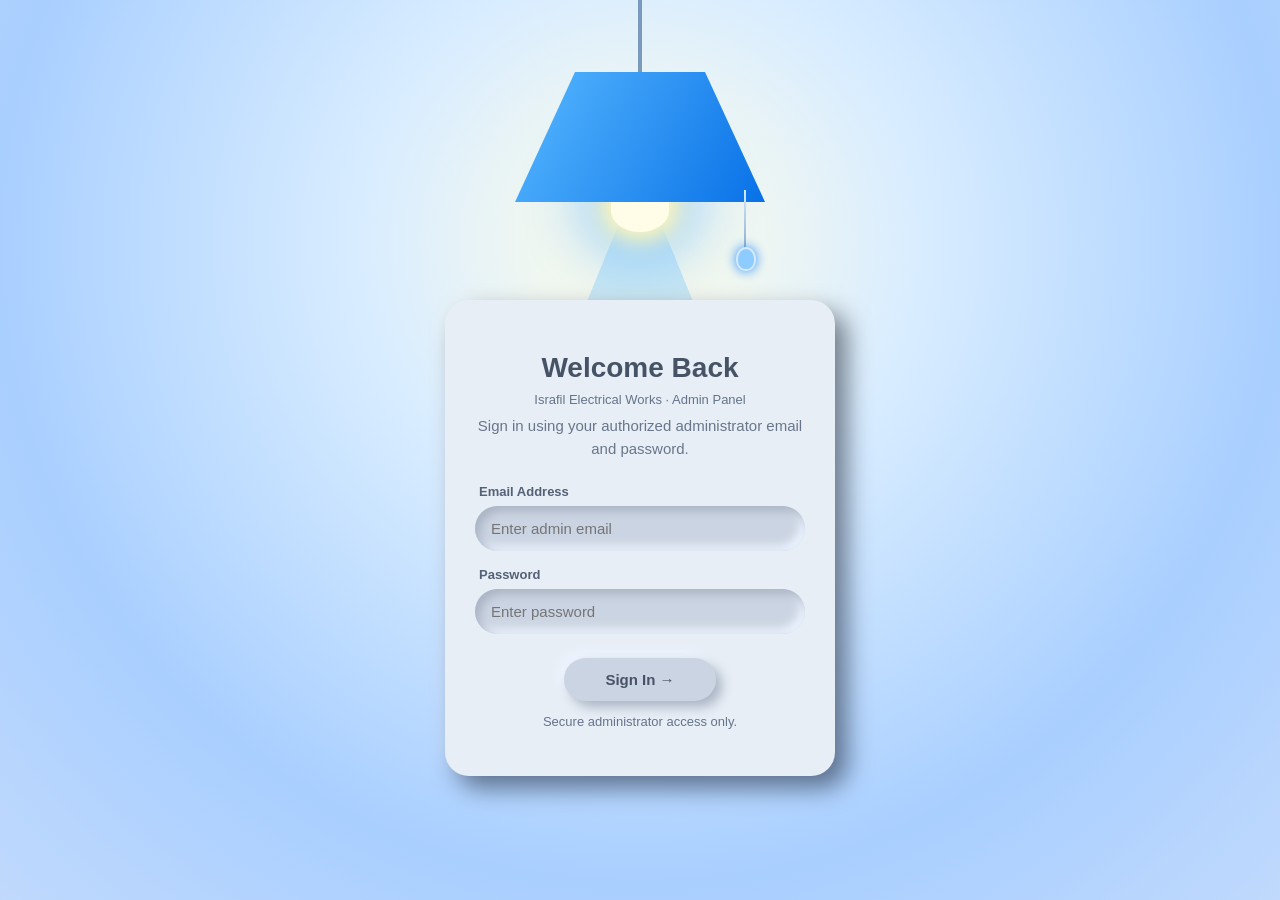
==== commit 4ad6a328: "Consolidate Google Analytics into Website Traffic panel" ====
--- a/admin.html
+++ b/admin.html
@@ -999,22 +999,6 @@
         <div>View all enquiries →</div>
       </div>
     </div>
-    <div class="panel" id="dashboardGoogleAnalytics">
-      <div class="pagehead"><div><h2 style="margin:0 0 6px">Google Analytics Overview</h2><p class="muted" id="dashboardGaStatus">Loading saved GA4 property...</p></div><button class="ghost small" type="button" onclick="renderPage('gmb')">Open Analytics</button></div>
-      <label for="dashboardGaPeriod">Analytics date range</label>
-      <select id="dashboardGaPeriod" style="max-width:260px">
-        <option value="today">Today</option><option value="yesterday">Yesterday</option><option value="7" selected>Last 7 Days</option><option value="30">Last 30 Days</option><option value="90">Last 90 Days</option><option value="custom">Custom Date Range</option>
-      </select>
-      <div id="dashboardGaCustomDates" style="display:none;gap:8px;flex-wrap:wrap;margin-top:10px">
-        <div style="flex:1;min-width:130px"><label for="dashboardGaStart">From</label><input id="dashboardGaStart" type="date"></div>
-        <div style="flex:1;min-width:130px"><label for="dashboardGaEnd">To</label><input id="dashboardGaEnd" type="date"></div>
-        <button id="dashboardGaApply" class="gold" type="button" style="align-self:end">Apply Dates</button>
-      </div>
-      <div id="dashboardGaMetrics" class="cards" style="grid-template-columns:repeat(auto-fit,minmax(150px,1fr));margin:12px 0">
-        <div class="panel muted">Loading Analytics metrics...</div>
-      </div>
-      <div style="position:relative;height:280px"><canvas id="dashboardGaChart"></canvas></div>
-    </div>
     <div class="panel">
   <h2>GMB Performance</h2>
 
@@ -1145,38 +1129,23 @@
         : ''}
     </div>
 
-   <div class="panel" id="websiteTrafficPanel">
-  <h2>Website Traffic</h2>
-  <p class="muted">
-    Website visits aur traffic sources
-  </p>
-
-  <div class="toolbar" style="flex-wrap:wrap;gap:10px">
-    <select id="websiteTrafficPeriod">
-      <option value="today">Today</option>
-      <option value="yesterday">Yesterday</option>
-      <option value="7" selected>Last 7 Days</option>
-      <option value="30">Last 30 Days</option>
-      <option value="custom">Custom Date Range</option>
-    </select>
-
-    <select id="websiteTrafficMetric">
-      <option value="overview">Overview</option>
-      <option value="google">Google Search</option>
-      <option value="direct">Direct Traffic</option>
-      <option value="referral">Referral / Other Links</option>
-      <option value="unique">Unique Visitors</option>
-    </select>
-  </div>
-
-  <p id="websiteTrafficStatus" class="muted">
-    Real traffic data connect hone ka intezar hai.
-  </p>
-
-  <div style="position:relative;height:280px">
-    <canvas id="websiteTrafficChart"></canvas>
-  </div>
-</div> 
+    <div class="panel" id="websiteTrafficPanel">
+      <div class="pagehead"><div><h2 style="margin:0 0 6px">Website Traffic · Google Analytics</h2><p class="muted" id="dashboardGaStatus">Loading saved GA4 property...</p></div><button class="ghost small" type="button" onclick="renderPage('gmb')">Open Analytics</button></div>
+      <label for="dashboardGaPeriod">Website traffic date range</label>
+      <select id="dashboardGaPeriod" style="max-width:260px">
+        <option value="today">Today</option><option value="yesterday">Yesterday</option><option value="7" selected>Last 7 Days</option><option value="30">Last 30 Days</option><option value="90">Last 90 Days</option><option value="custom">Custom Date Range</option>
+      </select>
+      <div id="dashboardGaCustomDates" style="display:none;gap:8px;flex-wrap:wrap;margin-top:10px">
+        <div style="flex:1;min-width:130px"><label for="dashboardGaStart">From</label><input id="dashboardGaStart" type="date"></div>
+        <div style="flex:1;min-width:130px"><label for="dashboardGaEnd">To</label><input id="dashboardGaEnd" type="date"></div>
+        <button id="dashboardGaApply" class="gold" type="button" style="align-self:end">Apply Dates</button>
+      </div>
+      <div id="dashboardGaMetrics" class="cards" style="grid-template-columns:repeat(auto-fit,minmax(150px,1fr));margin:12px 0">
+        <div class="panel muted">Loading Analytics metrics...</div>
+      </div>
+      <div style="position:relative;height:280px"><canvas id="dashboardGaChart"></canvas></div>
+    </div>
+
   `;
 if (typeof Chart === 'undefined') {
   throw new Error('Chart.js load nahi hua. Internet connection check karein.');
@@ -1407,34 +1376,7 @@
   const statusBox=document.getElementById('dashboardGaStatus');
   if(statusBox) statusBox.textContent='Could not load GA4 data: '+e.message;
  }
- const websiteTrafficChart = new Chart(
-  document.getElementById('websiteTrafficChart'),
-  {
-    type: 'line',
-    data: {
-      labels: [],
-      datasets: [{
-        label: 'Website Visits',
-        data: [],
-        borderColor: '#1BCFB4',
-        backgroundColor: 'rgba(27,207,180,0.14)',
-        fill: true,
-        tension: 0.3
-      }]
-    },
-    options: {
-      responsive: true,
-      maintainAspectRatio: false,
-      scales: {
-        y: {
-          beginAtZero: true,
-          ticks: { precision: 0 }
-        }
-      }
-    }
-  }
-); 
-}
+
   
 
 /* ========== LISTS ========== */
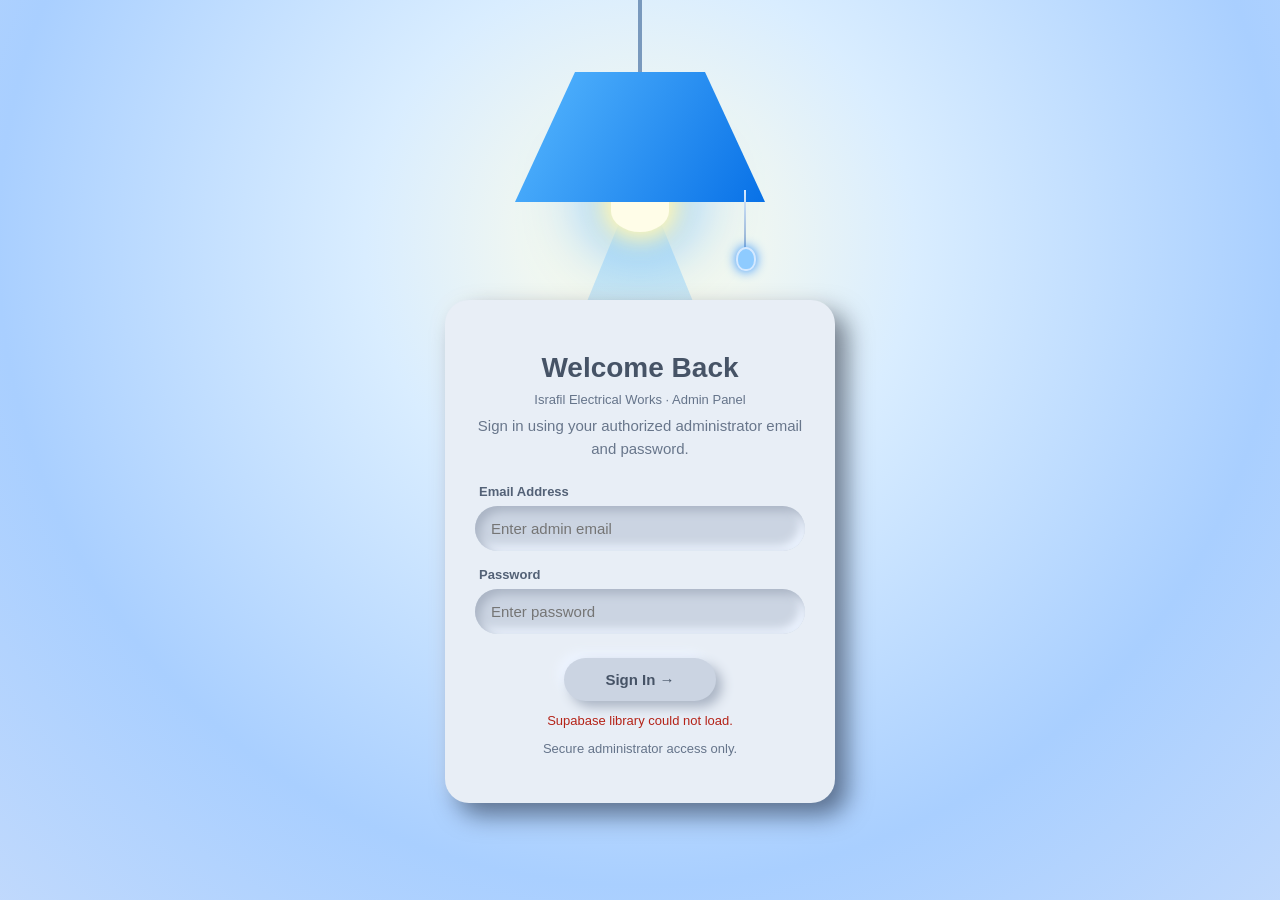
==== commit 423ae76c: "Restore missing overview function closing brace" ====
--- a/admin.html
+++ b/admin.html
@@ -1378,6 +1378,8 @@
  }
 
   
+
+}
 
 /* ========== LISTS ========== */
 async function listing(host,key) {
